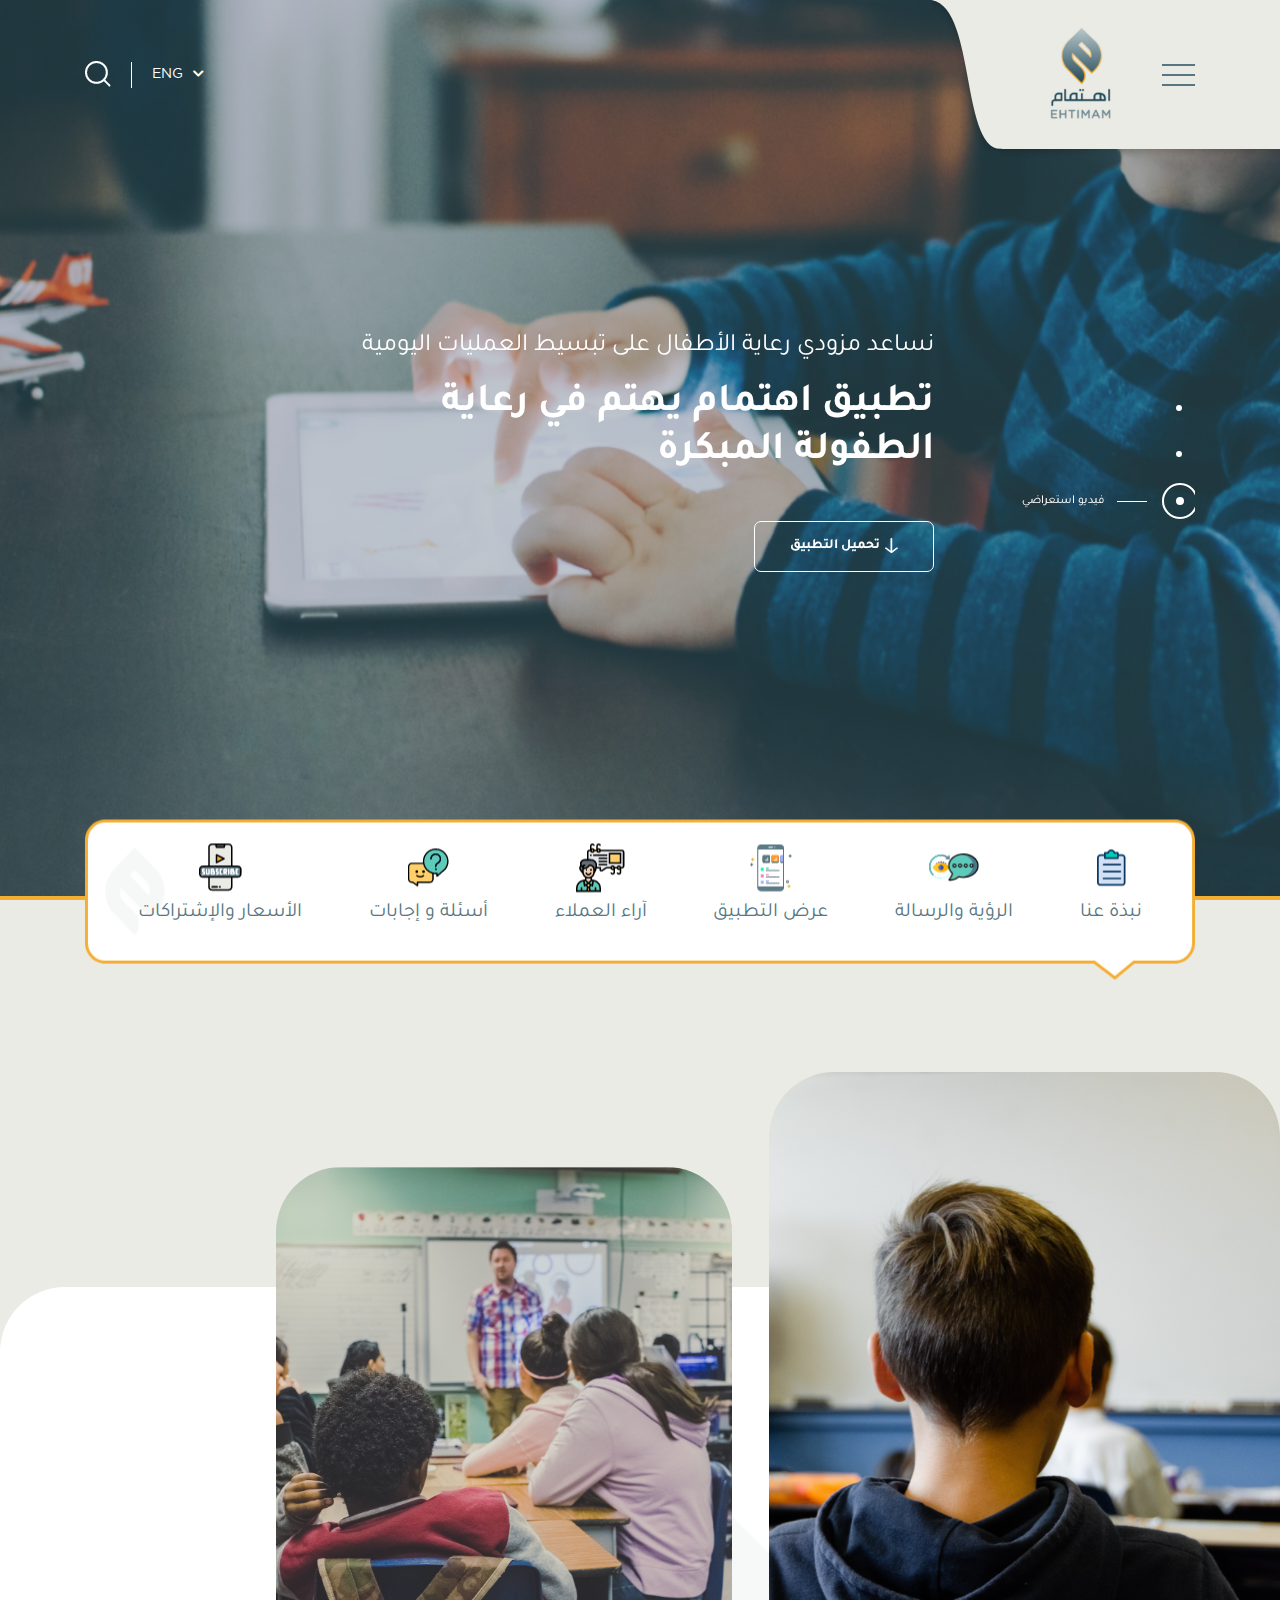
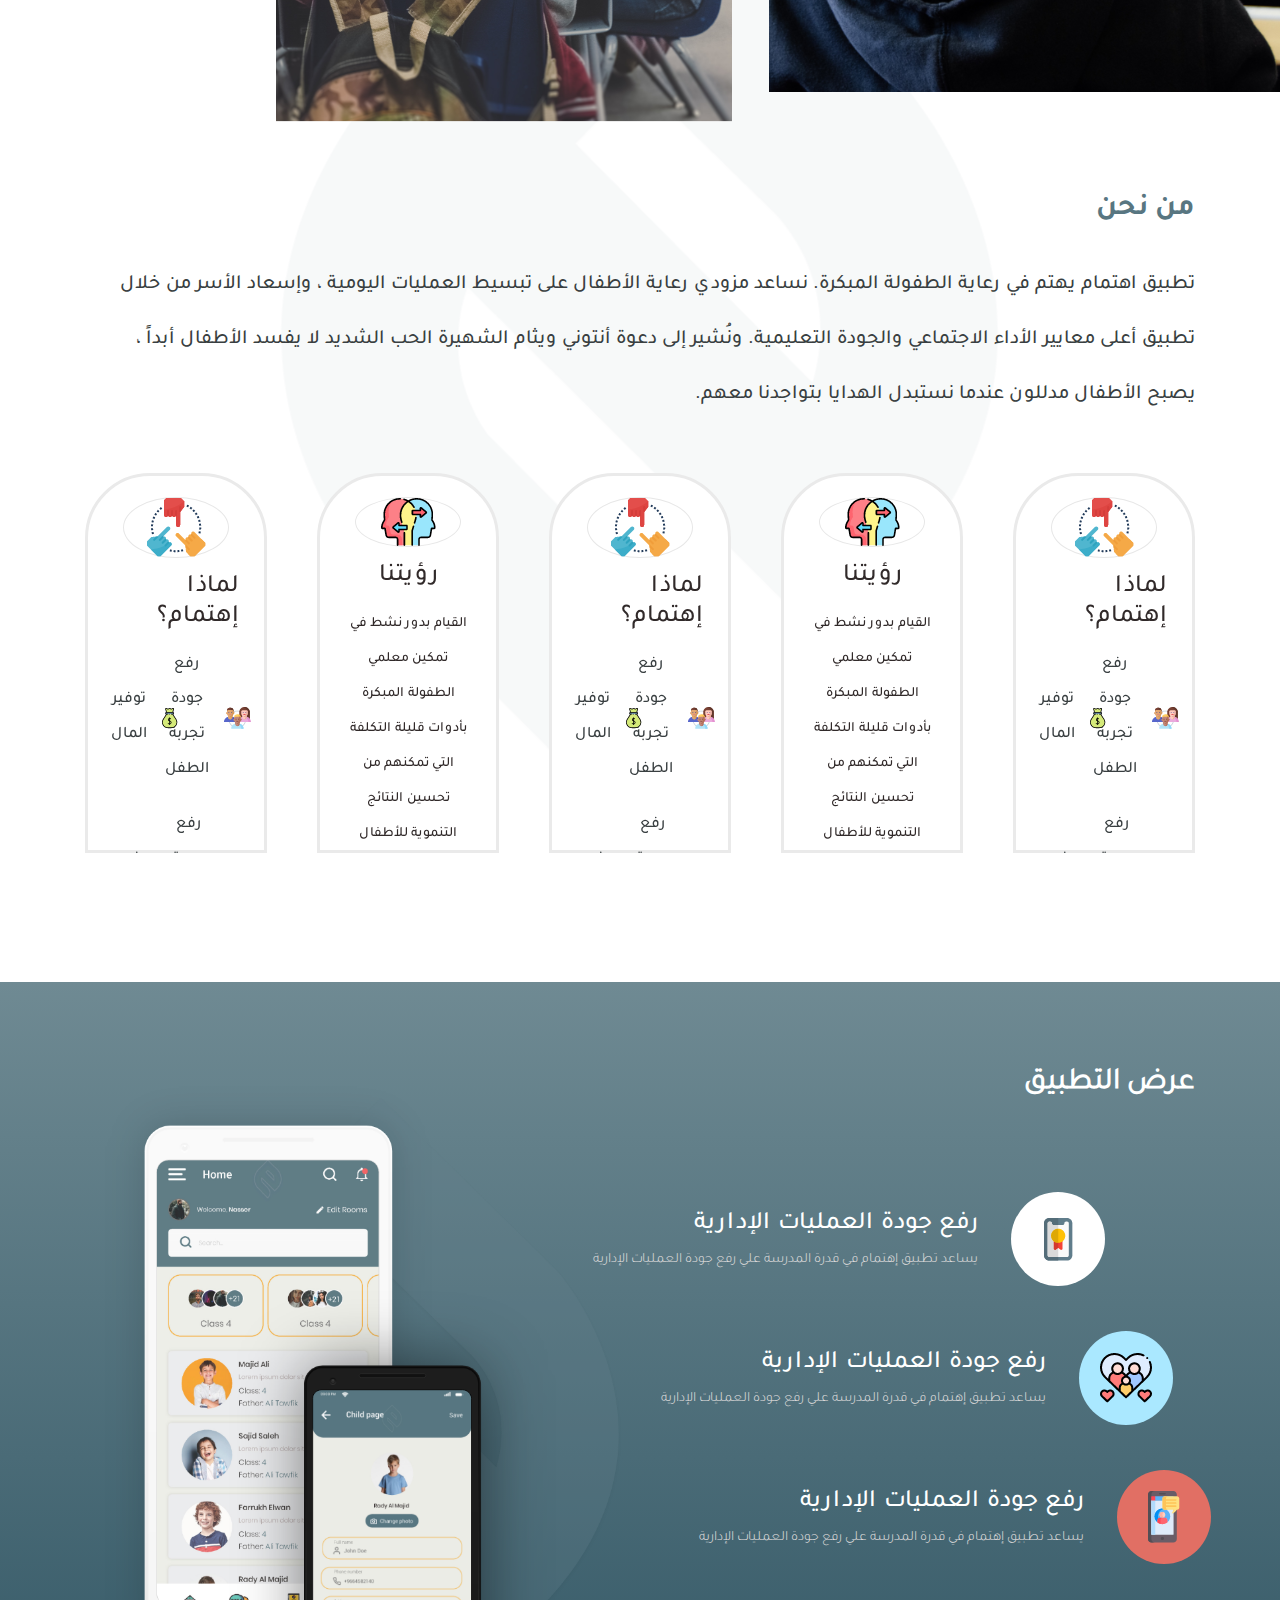
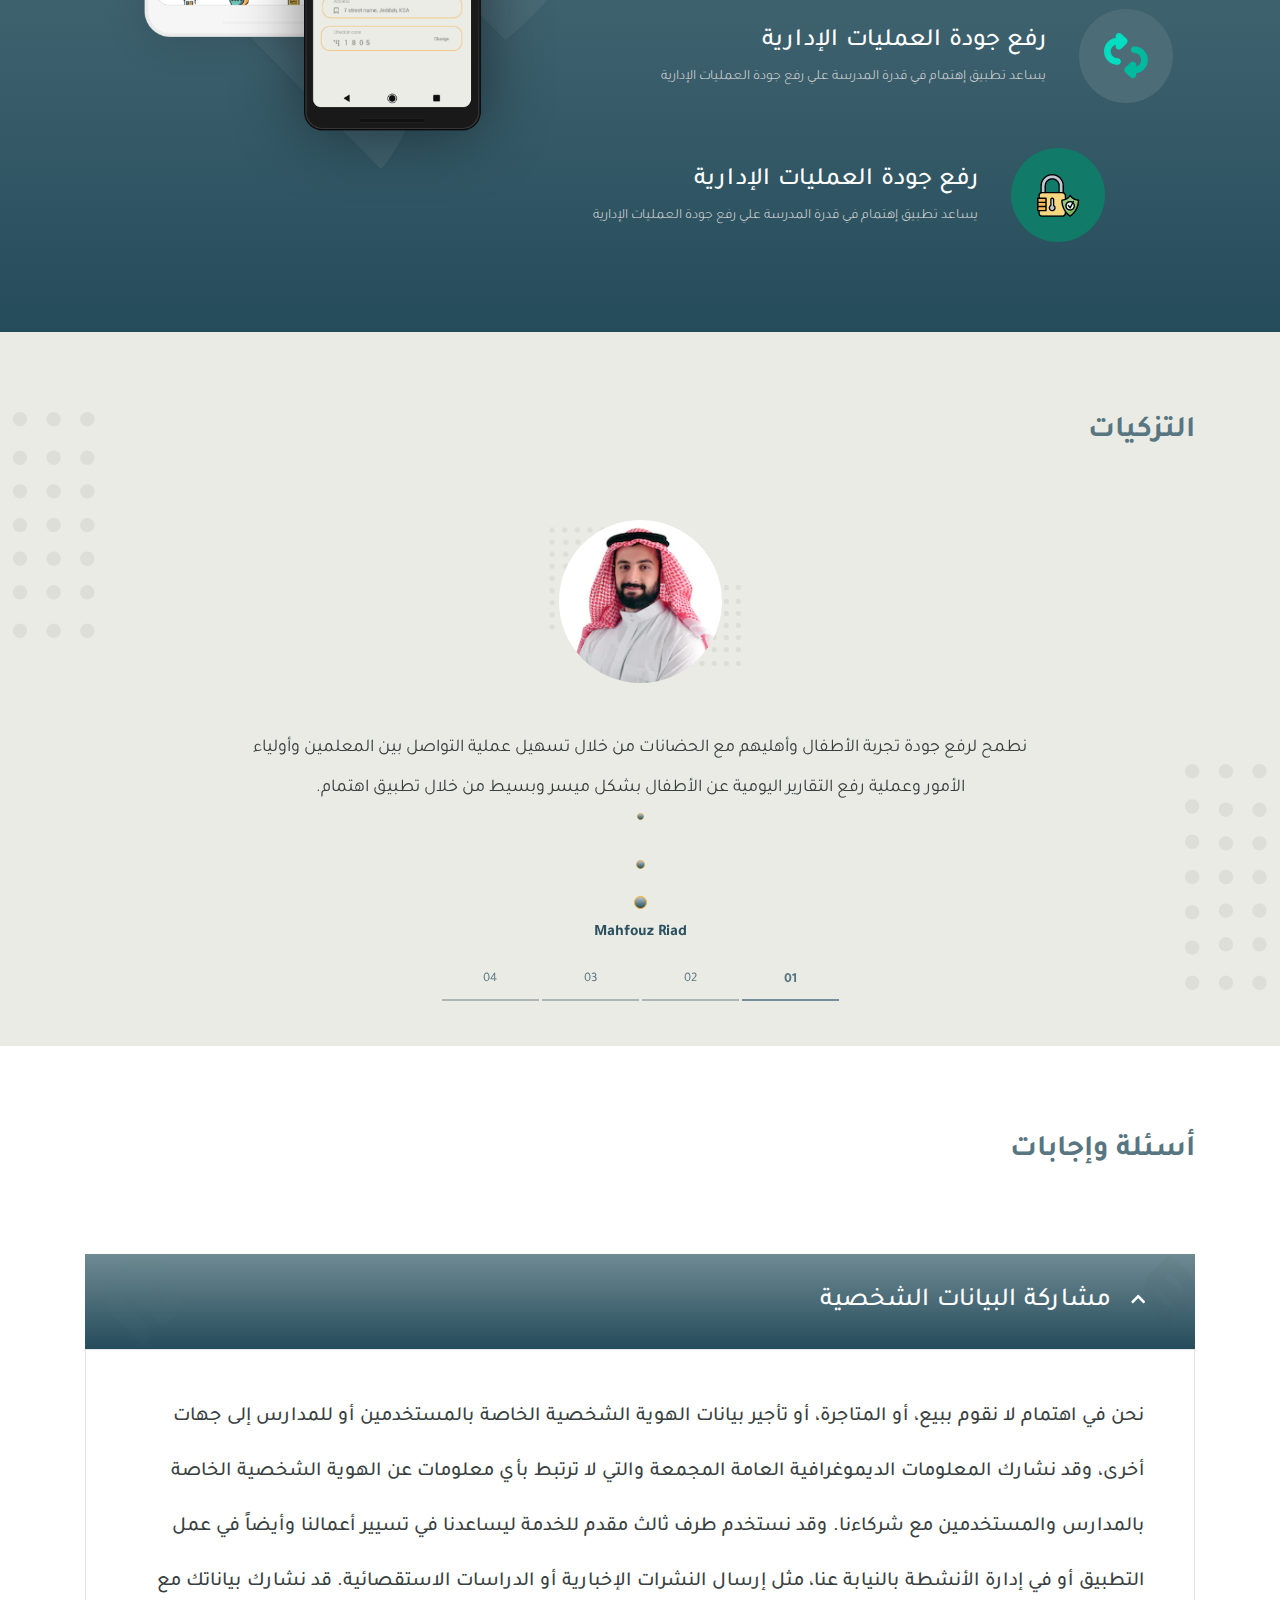
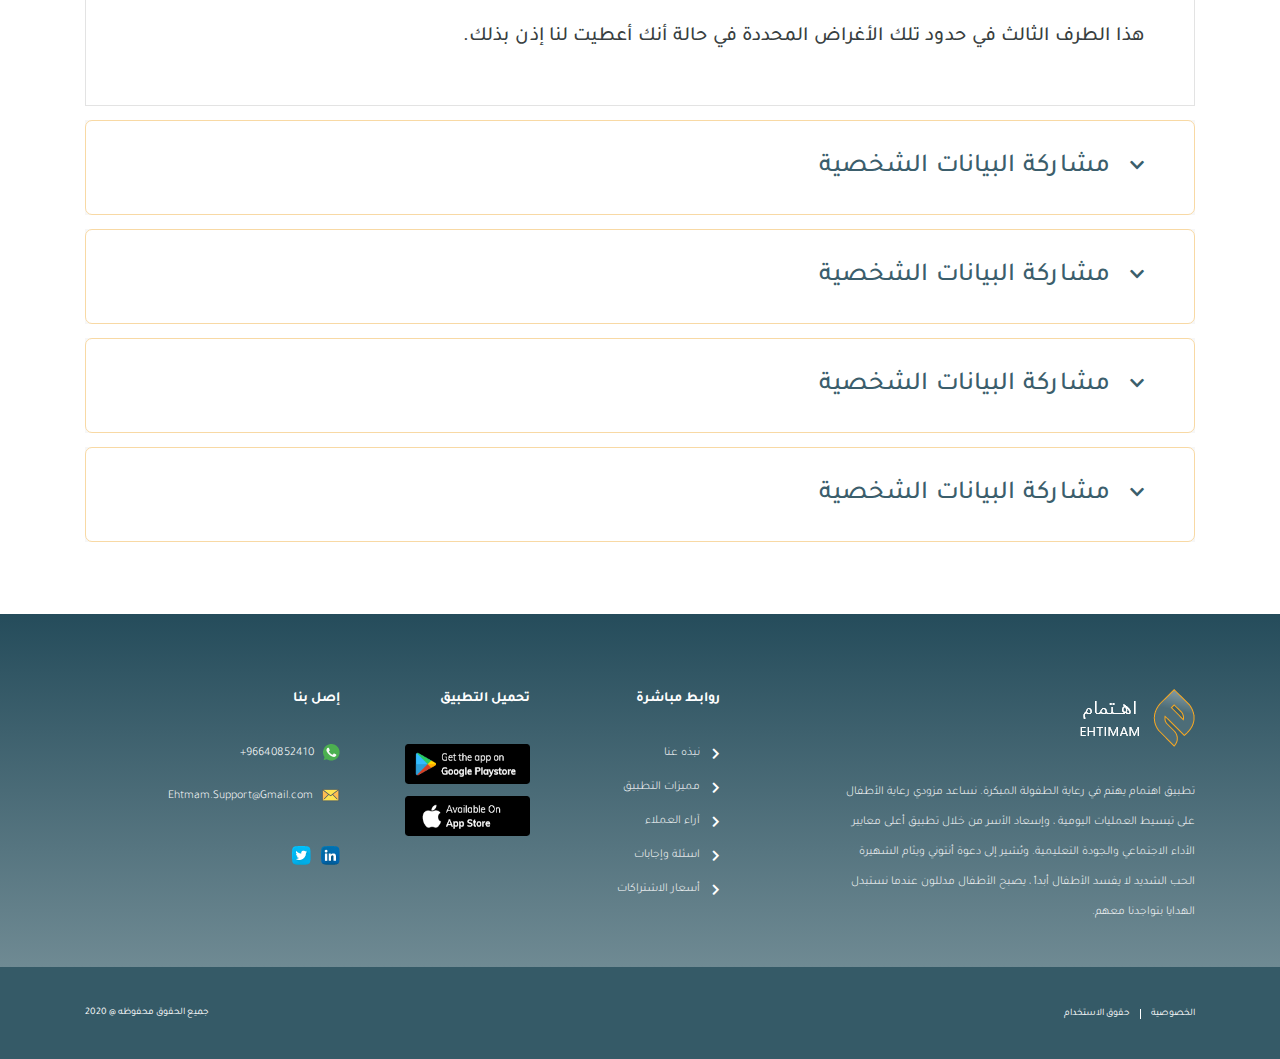
==== index.html @ d8754b96 "Deploy" ====
<!DOCTYPE html>
<html dir="rtl">
  <head>
    <meta charset="UTF-8">
    <meta name="viewport" content="width=device-width, initial-scale=1.0">
    <meta http-equiv="X-UA-Compatible" content="ie=edge">
    <title>Document</title>
    <link rel="stylesheet" href="css/bootstrap.min.css">
    <link rel="stylesheet" href="css/all.min.css">
    <link rel="stylesheet" href="css/swiper.min.css">
    <link rel="stylesheet" href="css/fancybox.min.css">
    <link rel="stylesheet" href="css/main.css">
    <link rel="shortcut icon" type="img/png" href="images/logo.png">
  </head>
  <body>
    <!-- Search Content-->
    <div class="main-search"><i class="far fa-times-circle"></i>
      <div class="container">
        <form class="content" action="">
          <input type="text" placeholder="البحث">
          <button>بحث</button>
        </form>
      </div>
    </div>
    <!-- Header-->
    <div class="header" style="background-image: linear-gradient(to right bottom, rgba(90,120,131,.31), rgba(90,120,131,.31)),url('images/header.png')">
      <!-- Top Nav-->
      <div class="topNav">
        <div class="container">
          <div class="content">
            <div class="right">
              <div class="bars"><span></span></div><a class="logo" href="#!"><img class="img-fluid" src="images/logo.png" alt=""></a>
            </div>
            <div class="left">
              <div class="lang"><i class="fas fa-chevron-down"></i><span>ENG</span>
                <ul class="dropDown list-unstyled">
                  <li><a href="#!">AR</a></li>
                  <li><a href="#!">ENG</a></li>
                </ul>
              </div>
              <div class="search"><img class="img-fluid" src="images/search.png" alt=""></div>
            </div>
          </div>
        </div>
      </div>
      <div class="container">
        <!-- Hero-->
        <!-- Slider main container-->
        <div class="swiper-container">
          <!-- Additional required wrapper-->
          <div class="swiper-wrapper">
            <!-- Slides-->
            <div class="swiper-slide" data-name="فيديو استعراضي">
              <div class="content">
                <p>نساعد مزودي رعاية الأطفال على تبسيط العمليات اليومية</p>
                <h2>تطبيق اهتمام يهتم في رعاية الطفولة المبكرة</h2><a href="#!"><img src="images/arrow.png" alt="">تحميل التطبيق</a>
              </div>
            </div>
            <div class="swiper-slide" data-name="فيديو استعراضي">
              <div class="content">
                <p>نساعد مزودي رعاية الأطفال على تبسيط العمليات اليومية</p>
                <h2>تطبيق اهتمام يهتم في رعاية الطفولة المبكرة</h2><a href="#!"><img src="images/arrow.png" alt="">تحميل التطبيق</a>
              </div>
            </div>
            <div class="swiper-slide" data-name="فيديو استعراضي">
              <div class="content">
                <p>نساعد مزودي رعاية الأطفال على تبسيط العمليات اليومية</p>
                <h2>تطبيق اهتمام يهتم في رعاية الطفولة المبكرة</h2><a href="#!"><img src="images/arrow.png" alt="">تحميل التطبيق</a>
              </div>
            </div>
          </div>
          <!-- If we need pagination-->
          <div class="swiper-pagination"></div>
        </div>
      </div>
    </div>
    <!-- Nav-->
    <div class="navBar">
      <div class="container">
        <div class="content">
          <ul class="list-unstyled">
            <li><a href="#!">
                <div class="img"><img class="img-fluid" src="images/nav-1.png" alt=""></div><span>نبذة عنا</span></a></li>
            <li><a href="#!">
                <div class="img"><img class="img-fluid" src="images/nav-2.png" alt=""></div><span>الرؤية والرسالة</span></a></li>
            <li><a href="#!">
                <div class="img"><img class="img-fluid" src="images/nav-3.png" alt=""></div><span>عرض التطبيق</span></a></li>
            <li><a href="#!">
                <div class="img"><img class="img-fluid" src="images/nav-4.png" alt=""></div><span>آراء العملاء</span></a></li>
            <li><a href="#!">
                <div class="img"><img class="img-fluid" src="images/nav-5.png" alt=""></div><span>أسئلة و إجابات                            </span></a></li>
            <li><a href="#!">
                <div class="img"><img class="img-fluid" src="images/nav-6.png" alt=""></div><span>الأسعار والإشتراكات</span></a></li>
          </ul>
        </div>
      </div>
    </div>
    <!-- Nav-->
    <!-- About-->
    <div class="about">
      <div class="images"><img class="img-fluid" src="images/whyhead1.png" alt=""><img class="img-fluid" src="images/whyhead2.png" alt=""></div>
      <div class="content"><img class="img-fluid pos" src="images/shape.png" alt="">
        <div class="container">
          <div class="texts">
            <h2>من نحن</h2>
            <p>تطبيق اهتمام يهتم في رعاية الطفولة المبكرة. نساعد مزودي رعاية الأطفال على تبسيط العمليات اليومية ، وإسعاد الأسر  من خلال تطبيق أعلى معايير الأداء الاجتماعي والجودة التعليمية. ونُشير إلى دعوة أنتوني ويثام الشهيرة الحب الشديد لا يفسد الأطفال أبداً ، يصبح الأطفال مدللون عندما نستبدل الهدايا بتواجدنا معهم. </p>
          </div>
          <div class="slider-why">
            <div class="swiper-container">
              <div class="swiper-wrapper">
                <div class="swiper-slide">
                  <div class="parent">
                    <div class="img"><img src="images/why-car1.png" alt=""></div>
                    <h3>لماذا إهتمام؟</h3>
                    <div class="feats">
                      <ul class="list-unstyled">
                        <li><img class="img-fluid" src="images/why1.png" alt="">
                          <p>رفع جودة تجربة الطفل</p>
                        </li>
                        <li><img class="img-fluid" src="images/why2.png" alt="">
                          <p>توفير المال</p>
                        </li>
                        <li><img class="img-fluid" src="images/why3.png" alt="">
                          <p>رفع جودة تجربة الأهالي</p>
                        </li>
                        <li><img class="img-fluid" src="images/why4.png" alt="">
                          <p>نمو عملك</p>
                        </li>
                      </ul>
                    </div>
                  </div>
                </div>
                <div class="swiper-slide">
                  <div class="parent">
                    <div class="img"><img src="images/why-car2.png" alt=""></div>
                    <h3>رؤيتنا</h3>
                    <p>القيام بدور نشط في تمكين معلمي الطفولة المبكرة بأدوات قليلة التكلفة التي تمكنهم من تحسين النتائج التنموية للأطفال الذين يعملون معهم لتمكنهم من مشاركة الآباء والأمهات حول أهمية عملهم بغض النظر عن ثقافتهم أو لغتهم أو تجربتهم . والمساهمة في نموَ القطاع وزيادة الابتكار فيه.</p>
                  </div>
                </div>
                <div class="swiper-slide">
                  <div class="parent">
                    <div class="img"><img src="images/why-car1.png" alt=""></div>
                    <h3>لماذا إهتمام؟</h3>
                    <div class="feats">
                      <ul class="list-unstyled">
                        <li><img class="img-fluid" src="images/why1.png" alt="">
                          <p>رفع جودة تجربة الطفل</p>
                        </li>
                        <li><img class="img-fluid" src="images/why2.png" alt="">
                          <p>توفير المال</p>
                        </li>
                        <li><img class="img-fluid" src="images/why3.png" alt="">
                          <p>رفع جودة تجربة الأهالي</p>
                        </li>
                        <li><img class="img-fluid" src="images/why4.png" alt="">
                          <p>نمو عملك</p>
                        </li>
                      </ul>
                    </div>
                  </div>
                </div>
                <div class="swiper-slide">
                  <div class="parent">
                    <div class="img"><img src="images/why-car2.png" alt=""></div>
                    <h3>رؤيتنا</h3>
                    <p>القيام بدور نشط في تمكين معلمي الطفولة المبكرة بأدوات قليلة التكلفة التي تمكنهم من تحسين النتائج التنموية للأطفال الذين يعملون معهم لتمكنهم من مشاركة الآباء والأمهات حول أهمية عملهم بغض النظر عن ثقافتهم أو لغتهم أو تجربتهم . والمساهمة في نموَ القطاع وزيادة الابتكار فيه.</p>
                  </div>
                </div>
              </div>
            </div>
          </div>
        </div>
      </div>
    </div>
    <!-- About-->
    <!-- App-->
    <div class="app">
      <div class="container">
        <div class="row">
          <div class="col-lg-6">
            <div class="show">
              <h2>عرض التطبيق</h2>
              <div class="details">
                <div class="detail">
                  <div class="img"><img class="img-fluid" src="images/app1.png" alt=""></div>
                  <div class="box">
                    <p>رفع جودة العمليات الإدارية</p><span>يساعد تطبيق إهتمام في قدرة المدرسة علي رفع  جودة العمليات الإدارية</span>
                  </div>
                </div>
                <div class="detail">
                  <div class="img"><img class="img-fluid" src="images/app2.png" alt=""></div>
                  <div class="box">
                    <p>رفع جودة العمليات الإدارية</p><span>يساعد تطبيق إهتمام في قدرة المدرسة علي رفع  جودة العمليات الإدارية</span>
                  </div>
                </div>
                <div class="detail">
                  <div class="img"><img class="img-fluid" src="images/app3.png" alt=""></div>
                  <div class="box">
                    <p>رفع جودة العمليات الإدارية</p><span>يساعد تطبيق إهتمام في قدرة المدرسة علي رفع  جودة العمليات الإدارية</span>
                  </div>
                </div>
                <div class="detail">
                  <div class="img"><img class="img-fluid" src="images/app4.png" alt=""></div>
                  <div class="box">
                    <p>رفع جودة العمليات الإدارية</p><span>يساعد تطبيق إهتمام في قدرة المدرسة علي رفع  جودة العمليات الإدارية</span>
                  </div>
                </div>
                <div class="detail">
                  <div class="img"><img class="img-fluid" src="images/app5.png" alt=""></div>
                  <div class="box">
                    <p>رفع جودة العمليات الإدارية</p><span>يساعد تطبيق إهتمام في قدرة المدرسة علي رفع  جودة العمليات الإدارية</span>
                  </div>
                </div>
              </div>
            </div>
          </div>
          <div class="col-lg-6">
            <h2>عرض التطبيق</h2><img class="img-fluid" src="images/app-left.png" alt="">
          </div>
        </div>
      </div>
    </div>
    <!-- App-->
    <!-- Tetimonials-->
    <div class="testim">
      <div class="container">
        <h2>التزكيات</h2>
        <div class="test-slider">
          <div class="swiper-container">
            <div class="swiper-wrapper">
              <div class="swiper-slide">
                <div class="pic"><img class="img-fluid" src="images/test-person.png" alt=""></div>
                <div class="cont">
                  <p>نطمح لرفع جودة تجربة الأطفال وأهليهم مع الحضانات من خلال تسهيل عملية التواصل بين المعلمين وأولياء الأمور وعملية رفع التقارير اليومية عن الأطفال بشكل ميسر وبسيط من خلال تطبيق اهتمام.</p>
                  <div class="dots"><img src="images/slider-dots.png" alt=""><img src="images/slider-dots.png" alt=""><img src="images/slider-dots.png" alt=""></div><span>Mahfouz Riad</span>
                </div>
              </div>
              <div class="swiper-slide">
                <div class="pic"><img class="img-fluid" src="images/test-person.png" alt=""></div>
                <div class="cont">
                  <p>نطمح لرفع جودة تجربة الأطفال وأهليهم مع الحضانات من خلال تسهيل عملية التواصل بين المعلمين وأولياء الأمور وعملية رفع التقارير اليومية عن الأطفال بشكل ميسر وبسيط من خلال تطبيق اهتمام.</p>
                  <div class="dots"><img src="images/slider-dots.png" alt=""><img src="images/slider-dots.png" alt=""><img src="images/slider-dots.png" alt=""></div><span>Mahfouz Riad</span>
                </div>
              </div>
              <div class="swiper-slide">
                <div class="pic"><img class="img-fluid" src="images/test-person.png" alt=""></div>
                <div class="cont">
                  <p>نطمح لرفع جودة تجربة الأطفال وأهليهم مع الحضانات من خلال تسهيل عملية التواصل بين المعلمين وأولياء الأمور وعملية رفع التقارير اليومية عن الأطفال بشكل ميسر وبسيط من خلال تطبيق اهتمام.</p>
                  <div class="dots"><img src="images/slider-dots.png" alt=""><img src="images/slider-dots.png" alt=""><img src="images/slider-dots.png" alt=""></div><span>Mahfouz Riad</span>
                </div>
              </div>
              <div class="swiper-slide">
                <div class="pic"><img class="img-fluid" src="images/test-person.png" alt=""></div>
                <div class="cont">
                  <p>نطمح لرفع جودة تجربة الأطفال وأهليهم مع الحضانات من خلال تسهيل عملية التواصل بين المعلمين وأولياء الأمور وعملية رفع التقارير اليومية عن الأطفال بشكل ميسر وبسيط من خلال تطبيق اهتمام.</p>
                  <div class="dots"><img src="images/slider-dots.png" alt=""><img src="images/slider-dots.png" alt=""><img src="images/slider-dots.png" alt=""></div><span>Mahfouz Riad</span>
                </div>
              </div>
            </div>
            <!-- If we need pagination-->
            <div class="swiper-pagination">       </div>
          </div>
        </div>
      </div>
    </div>
    <!-- Testimonials-->
    <!-- Faq-->
    <div class="faq">
      <div class="container">
        <h2>أسئلة وإجابات</h2>
        <div class="accordion" id="accordionExample">
          <div class="card">
            <div class="card-header" id="headingOne">
              <h2 class="mb-0">
                <button class="btn btn-link btn-block" type="button" data-toggle="collapse" data-target="#collapseOne" aria-expanded="true" aria-controls="collapseOne"><i class="fas fa-chevron-down"></i>مشاركة البيانات الشخصية</button>
              </h2>
            </div>
            <div class="collapse show" id="collapseOne" aria-labelledby="headingOne" data-parent="#accordionExample">
              <div class="card-body">نحن في اهتمام لا نقوم ببيع، أو المتاجرة، أو تأجير بيانات الهوية الشخصية الخاصة بالمستخدمين أو للمدارس إلى جهات أخرى، وقد نشارك المعلومات الديموغرافية العامة المجمعة والتي لا ترتبط بأي معلومات عن الهوية الشخصية الخاصة بالمدارس والمستخدمين مع شركاءنا. وقد نستخدم طرف ثالث مقدم للخدمة ليساعدنا في تسيير أعمالنا وأيضاً في عمل التطبيق أو في إدارة الأنشطة بالنيابة عنا، مثل إرسال النشرات الإخبارية أو الدراسات الاستقصائية. قد نشارك بياناتك مع هذا الطرف الثالث في حدود تلك الأغراض المحددة في حالة أنك أعطيت لنا إذن بذلك.</div>
            </div>
          </div>
          <div class="card">
            <div class="card-header" id="headingTwo">
              <h2 class="mb-0">
                <button class="btn btn-link btn-block collapsed" type="button" data-toggle="collapse" data-target="#collapseTwo" aria-expanded="true" aria-controls="collapseTwo"><i class="fas fa-chevron-down"></i>مشاركة البيانات الشخصية</button>
              </h2>
            </div>
            <div class="collapse" id="collapseTwo" aria-labelledby="headingTwo" data-parent="#accordionExample">
              <div class="card-body">نحن في اهتمام لا نقوم ببيع، أو المتاجرة، أو تأجير بيانات الهوية الشخصية الخاصة بالمستخدمين أو للمدارس إلى جهات أخرى، وقد نشارك المعلومات الديموغرافية العامة المجمعة والتي لا ترتبط بأي معلومات عن الهوية الشخصية الخاصة بالمدارس والمستخدمين مع شركاءنا. وقد نستخدم طرف ثالث مقدم للخدمة ليساعدنا في تسيير أعمالنا وأيضاً في عمل التطبيق أو في إدارة الأنشطة بالنيابة عنا، مثل إرسال النشرات الإخبارية أو الدراسات الاستقصائية. قد نشارك بياناتك مع هذا الطرف الثالث في حدود تلك الأغراض المحددة في حالة أنك أعطيت لنا إذن بذلك.</div>
            </div>
          </div>
          <div class="card">
            <div class="card-header" id="headingThree">
              <h2 class="mb-0">
                <button class="btn btn-link btn-block collapsed" type="button" data-toggle="collapse" data-target="#collapseThree" aria-expanded="true" aria-controls="collapseThree"><i class="fas fa-chevron-down"></i>مشاركة البيانات الشخصية</button>
              </h2>
            </div>
            <div class="collapse" id="collapseThree" aria-labelledby="headingThree" data-parent="#accordionExample">
              <div class="card-body">نحن في اهتمام لا نقوم ببيع، أو المتاجرة، أو تأجير بيانات الهوية الشخصية الخاصة بالمستخدمين أو للمدارس إلى جهات أخرى، وقد نشارك المعلومات الديموغرافية العامة المجمعة والتي لا ترتبط بأي معلومات عن الهوية الشخصية الخاصة بالمدارس والمستخدمين مع شركاءنا. وقد نستخدم طرف ثالث مقدم للخدمة ليساعدنا في تسيير أعمالنا وأيضاً في عمل التطبيق أو في إدارة الأنشطة بالنيابة عنا، مثل إرسال النشرات الإخبارية أو الدراسات الاستقصائية. قد نشارك بياناتك مع هذا الطرف الثالث في حدود تلك الأغراض المحددة في حالة أنك أعطيت لنا إذن بذلك.</div>
            </div>
          </div>
          <div class="card">
            <div class="card-header" id="headingFour">
              <h2 class="mb-0">
                <button class="btn btn-link btn-block collapsed" type="button" data-toggle="collapse" data-target="#collapseFour" aria-expanded="true" aria-controls="collapseFour"><i class="fas fa-chevron-down"></i>مشاركة البيانات الشخصية</button>
              </h2>
            </div>
            <div class="collapse" id="collapseFour" aria-labelledby="headingFour" data-parent="#accordionExample">
              <div class="card-body">نحن في اهتمام لا نقوم ببيع، أو المتاجرة، أو تأجير بيانات الهوية الشخصية الخاصة بالمستخدمين أو للمدارس إلى جهات أخرى، وقد نشارك المعلومات الديموغرافية العامة المجمعة والتي لا ترتبط بأي معلومات عن الهوية الشخصية الخاصة بالمدارس والمستخدمين مع شركاءنا. وقد نستخدم طرف ثالث مقدم للخدمة ليساعدنا في تسيير أعمالنا وأيضاً في عمل التطبيق أو في إدارة الأنشطة بالنيابة عنا، مثل إرسال النشرات الإخبارية أو الدراسات الاستقصائية. قد نشارك بياناتك مع هذا الطرف الثالث في حدود تلك الأغراض المحددة في حالة أنك أعطيت لنا إذن بذلك.</div>
            </div>
          </div>
          <div class="card">
            <div class="card-header" id="headingFive">
              <h2 class="mb-0">
                <button class="btn btn-link btn-block collapsed" type="button" data-toggle="collapse" data-target="#collapseFive" aria-expanded="true" aria-controls="collapseFive"><i class="fas fa-chevron-down"></i>مشاركة البيانات الشخصية</button>
              </h2>
            </div>
            <div class="collapse" id="collapseFive" aria-labelledby="headingFive" data-parent="#accordionExample">
              <div class="card-body">نحن في اهتمام لا نقوم ببيع، أو المتاجرة، أو تأجير بيانات الهوية الشخصية الخاصة بالمستخدمين أو للمدارس إلى جهات أخرى، وقد نشارك المعلومات الديموغرافية العامة المجمعة والتي لا ترتبط بأي معلومات عن الهوية الشخصية الخاصة بالمدارس والمستخدمين مع شركاءنا. وقد نستخدم طرف ثالث مقدم للخدمة ليساعدنا في تسيير أعمالنا وأيضاً في عمل التطبيق أو في إدارة الأنشطة بالنيابة عنا، مثل إرسال النشرات الإخبارية أو الدراسات الاستقصائية. قد نشارك بياناتك مع هذا الطرف الثالث في حدود تلك الأغراض المحددة في حالة أنك أعطيت لنا إذن بذلك.</div>
            </div>
          </div>
        </div>
      </div>
    </div>
    <!-- Faq-->
    <!-- Footer-->
    <footer>
      <div class="container">
        <div class="row">
          <div class="col-lg-5">
            <div class="details">
              <div class="logo"><img class="img-fluid" src="images/logo-footer.png" alt=""></div>
              <div class="content">تطبيق اهتمام يهتم في رعاية الطفولة المبكرة. نساعد مزودي رعاية الأطفال على تبسيط العمليات اليومية ، وإسعاد الأسر  من خلال تطبيق أعلى معايير الأداء الاجتماعي والجودة التعليمية. ونُشير إلى دعوة أنتوني ويثام الشهيرة الحب الشديد لا يفسد الأطفال أبداً ، يصبح الأطفال مدللون عندما نستبدل الهدايا بتواجدنا معهم.</div>
            </div>
          </div>
          <div class="col-lg-2 col-sm-4">
            <div class="links">
              <div class="head">روابط مباشرة</div>
              <ul class="list-unstyled">
                <li><i class="fas fa-chevron-right"></i><a href="#!">نبذه عنا</a></li>
                <li><i class="fas fa-chevron-right"></i><a href="#!">مميزات التطبيق</a></li>
                <li><i class="fas fa-chevron-right"></i><a href="#!">آراء العملاء</a></li>
                <li><i class="fas fa-chevron-right"></i><a href="#!">اسئلة وإجابات</a></li>
                <li><i class="fas fa-chevron-right"></i><a href="#!">أسعار الاشتراكات</a></li>
              </ul>
            </div>
          </div>
          <div class="col-lg-2 col-sm-4">
            <div class="download">
              <div class="head">تحميل التطبيق</div><a href="#!"><img class="img-fluid" src="images/android.png" alt=""></a><a href="#!"><img class="img-fluid" src="images/apple.png" alt=""></a>
            </div>
          </div>
          <div class="col-lg-3 col-sm-4">
            <div class="contact">
              <div class="head">إصل بنا</div>
              <div class="support"><a href="https://api.whatsapp.com/send?phone=96640852410"><img src="images/whats.png" alt="">96640852410+</a><a href="mailto:ehtmam.support@gmail.com"><img src="images/mail.png" alt="">Ehtmam.Support@Gmail.com</a></div>
              <div class="social"><a href="#!"><img src="images/linkedin.png" alt=""></a><a href="#!"><img src="images/vimeo.png" alt=""></a></div>
            </div>
          </div>
        </div>
      </div>
    </footer>
    <!-- Footer-->
    <!-- End-->
    <div class="end">
      <div class="container">
        <div class="content">
          <div class="right"><a href="#!">الخصوصية</a><a href="#!">حقوق الاستخدام</a></div>
          <div class="left">جميع الحقوق محفوظه @ 2020</div>
        </div>
      </div>
    </div>
    <!-- End-->
    <script src="js/jquery.min.js"></script>
    <script src="js/bootstrap.bundle.min.js"></script>
    <script src="js/swiper.min.js"></script>
    <script src="js/fancybox.min.js"></script>
    <script src="js/main.js"></script>
    <script src="http://localhost:35729/livereload.js"></script>
  </body>
</html>
---- css/main.css ----
@-webkit-keyframes shine {
  from {
    left: -50px; }
  to {
    left: calc(100% + 50px); } }

@keyframes shine {
  from {
    left: -50px; }
  to {
    left: calc(100% + 50px); } }

@font-face {
  font-family: "reg";
  src: url("../font/Tajawal-Regular.ttf") format("ttf"), url("../font/Tajawal-Regular.woff") format("woff"), url("../font/Tajawal-Regular.woff2") format("woff2"), url("../font/Tajawal-Regular.eot") format("eot"); }

@font-face {
  font-family: "med";
  src: url("../font/Tajawal-Medium.ttf") format("ttf"), url("../font/Tajawal-Medium.woff") format("woff"), url("../font/Tajawal-Medium.woff2") format("woff2"), url("../font/Tajawal-Medium.eot") format("eot"); }

@font-face {
  font-family: "Bold";
  src: url("../font/Tajawal-Bold.ttf") format("ttf"), url("../font/Tajawal-Bold.woff") format("woff"), url("../font/Tajawal-Bold.woff2") format("woff2"), url("../font/Tajawal-Bold.eot") format("eot"); }

@font-face {
  font-family: "Light";
  src: url("../font/Tajawal-Light.ttf") format("ttf"), url("../font/Tajawal-Light.woff") format("woff"), url("../font/Tajawal-Light.woff2") format("woff2"), url("../font/Tajawal-Light.eot") format("eot"); }

@font-face {
  font-family: "gotham";
  src: url("../font/HomepageBaukasten-Book.ttf") format("ttf"), url("../font/HomepageBaukasten-Book.woff") format("woff"), url("../font/HomepageBaukasten-Book.woff2") format("woff2"), url("../font/HomepageBaukasten-Book.eot") format("eot"); }

[dir="rtl"] body {
  direction: rtl;
  text-align: right; }

body {
  font-family: "reg";
  background-color: #EAEBE5; }

.main-search {
  position: fixed;
  top: 0;
  left: 0;
  width: 100%;
  height: 100%;
  background-color: rgba(0, 0, 0, 0.98);
  display: -webkit-box;
  display: -ms-flexbox;
  display: flex;
  -webkit-box-align: center;
      -ms-flex-align: center;
          align-items: center;
  -webkit-box-pack: center;
      -ms-flex-pack: center;
          justify-content: center;
  z-index: 9999;
  -webkit-transition: .5s;
  transition: .5s;
  opacity: 0;
  visibility: hidden; }
  .main-search.open {
    visibility: visible;
    opacity: 1; }
  .main-search > i {
    position: absolute;
    top: 20%;
    left: 50%;
    -webkit-transform: translateX(-50%);
            transform: translateX(-50%);
    font-size: 25px;
    color: #587681;
    cursor: pointer;
    -webkit-transition: .5s;
    transition: .5s; }
    .main-search > i:hover {
      color: #FFF; }
  .main-search .content {
    margin: auto;
    width: 70%;
    position: relative; }
    @media (max-width: 991px) {
      .main-search .content {
        width: 95%; } }
    .main-search .content input {
      width: 100%;
      border: 0;
      background-color: transparent;
      height: 50px;
      color: #587681;
      display: block;
      border-radius: 100px;
      padding: 0 25px;
      border: 2px solid #587681;
      -webkit-transition: .5s;
      transition: .5s; }
      .main-search .content input::-webkit-input-placeholder {
        color: rgba(255, 255, 255, 0.5); }
      .main-search .content input::-moz-placeholder {
        color: rgba(255, 255, 255, 0.5); }
      .main-search .content input:-ms-input-placeholder {
        color: rgba(255, 255, 255, 0.5); }
      .main-search .content input::-ms-input-placeholder {
        color: rgba(255, 255, 255, 0.5); }
      .main-search .content input::placeholder {
        color: rgba(255, 255, 255, 0.5); }
      .main-search .content input:focus {
        outline: none;
        border: 2px solid #fff; }
    .main-search .content button {
      width: 100px;
      height: 40px;
      position: absolute;
      top: 50%;
      -webkit-transform: translateY(-50%);
              transform: translateY(-50%);
      left: 5px;
      border-radius: 100px;
      cursor: pointer;
      border: 0;
      background-color: #587681;
      color: #FFF;
      font-family: "med";
      font-size: 15px;
      -webkit-transition: .5s;
      transition: .5s; }
      .main-search .content button:hover {
        background-color: #FFF;
        color: #587681; }

.header {
  height: 100vh;
  background-repeat: no-repeat;
  background-size: cover;
  -o-object-fit: cover;
     object-fit: cover;
  border-bottom: 4px solid #F4AE32; }
  .header > .container {
    position: absolute;
    top: 50%;
    left: 50%;
    -webkit-transform: translate(-50%, -50%);
            transform: translate(-50%, -50%); }
    @media (max-width: 991px) {
      .header > .container {
        -webkit-transform: translate(-50%, -20%);
                transform: translate(-50%, -20%); } }
  .header .topNav {
    position: absolute;
    top: 0;
    left: 0;
    width: 100%;
    z-index: 999; }
    .header .topNav .content {
      display: -webkit-box;
      display: -ms-flexbox;
      display: flex;
      -webkit-box-align: center;
          -ms-flex-align: center;
              align-items: center;
      -webkit-box-pack: justify;
          -ms-flex-pack: justify;
              justify-content: space-between; }
  .header .right {
    background-color: #EAEBE5;
    position: relative;
    display: -webkit-box;
    display: -ms-flexbox;
    display: flex;
    -webkit-box-align: center;
        -ms-flex-align: center;
            align-items: center;
    -webkit-box-pack: center;
        -ms-flex-pack: center;
            justify-content: center; }
    .header .right:before {
      content: "";
      position: absolute;
      top: 0;
      left: 0;
      width: 700px;
      height: 100%;
      background-color: #EAEBE5;
      -webkit-box-shadow: 0 3px 6px rgba(0, 0, 0, 0.16);
      box-shadow: 0px 3px 6px rgba(0, 0, 0, 0.16);
      z-index: -1; }
    .header .right:after {
      content: url("../images/sh.png");
      position: absolute;
      top: 0;
      left: -70px; }
    .header .right .bars {
      width: 33px;
      height: 22px;
      cursor: pointer; }
      .header .right .bars span {
        display: -webkit-box;
        display: -ms-flexbox;
        display: flex;
        width: 100%;
        height: 2px;
        background-color: #587681;
        position: relative; }
        .header .right .bars span:after {
          content: "";
          position: absolute;
          top: 20px;
          left: 0;
          display: block;
          width: 100%;
          height: 2px;
          background-color: #587681; }
        .header .right .bars span:before {
          content: "";
          position: absolute;
          top: 10px;
          left: 0;
          display: block;
          width: 100%;
          height: 2px;
          background-color: #587681; }
  .header .left {
    display: -webkit-box;
    display: -ms-flexbox;
    display: flex;
    -webkit-box-align: center;
        -ms-flex-align: center;
            align-items: center; }
    .header .left .lang {
      position: relative;
      padding-left: 20px;
      border-left: 1px solid #FFF; }
      [dir="ltr"] .header .left .lang {
        padding-right: 20px;
        padding-left: 0;
        border-right: 1px solid #FFF;
        border-left: 0; }
      .header .left .lang i {
        font-size: 12px;
        color: #FFF;
        margin-left: 10px; }
        [dir="ltr"] .header .left .lang i {
          margin-right: 10px;
          margin-left: 0; }
      .header .left .lang span {
        font-size: 14px;
        color: #FFF;
        font-family: "gotham"; }
      .header .left .lang .dropDown {
        position: absolute;
        top: 100%;
        left: 50%;
        -webkit-transform: translate(-50%, 20px);
                transform: translate(-50%, 20px);
        padding: 10px;
        background-color: #FFF;
        width: 80px;
        margin-bottom: 0;
        border-radius: 5px;
        -webkit-box-shadow: 0 0 10px rgba(0, 0, 0, 0.07);
                box-shadow: 0 0 10px rgba(0, 0, 0, 0.07);
        opacity: 0;
        visibility: hidden;
        -webkit-transition: .5s;
        transition: .5s; }
        .header .left .lang .dropDown:after {
          content: "";
          width: 0;
          height: 0;
          border: 5px solid transparent;
          border-bottom: 6px solid #FFF;
          position: absolute;
          top: -11px;
          left: 50%;
          -webkit-transform: translateX(-50%);
                  transform: translateX(-50%); }
        .header .left .lang .dropDown li {
          text-align: center; }
          .header .left .lang .dropDown li:not(:last-child) {
            border-bottom: 1px solid rgba(0, 0, 0, 0.07); }
          .header .left .lang .dropDown li a {
            font-size: 14px;
            font-family: "gotham";
            color: #587681;
            -webkit-transition: .5s;
            transition: .5s; }
            .header .left .lang .dropDown li a:hover {
              text-decoration: none;
              color: #F4AE32; }
      .header .left .lang:hover .dropDown {
        -webkit-transform: translate(-50%, 10px);
                transform: translate(-50%, 10px);
        opacity: 1;
        visibility: visible; }
    .header .left .search {
      padding-right: 20px;
      cursor: pointer; }
      [dir="ltr"] .header .left .search {
        padding-left: 20px;
        padding-right: 0; }
  .header .swiper-container .content {
    direction: rtl;
    text-align: right;
    width: 53%;
    margin: auto; }
    @media (max-width: 991px) {
      .header .swiper-container .content {
        width: 100%; } }
    [dir="ltr"] .header .swiper-container .content {
      direction: ltr;
      text-align: left; }
    .header .swiper-container .content p {
      font-size: 25px;
      font-family: "reg";
      color: #FFF;
      margin-bottom: 14px; }
      @media (max-width: 767px) {
        .header .swiper-container .content p {
          font-size: 20px; } }
    .header .swiper-container .content h2 {
      font-size: 40px;
      font-family: "bold";
      color: #FFF;
      margin-bottom: 45px; }
      @media (max-width: 767px) {
        .header .swiper-container .content h2 {
          font-size: 40px; } }
      @media (max-width: 767px) {
        .header .swiper-container .content h2 {
          font-size: 30px; } }
    .header .swiper-container .content a {
      display: -webkit-box;
      display: -ms-flexbox;
      display: flex;
      -webkit-box-align: center;
          -ms-flex-align: center;
              align-items: center;
      -webkit-box-pack: center;
          -ms-flex-pack: center;
              justify-content: center;
      width: 180px;
      height: 51px;
      border: 1px solid #FFF;
      font-size: 14px;
      font-family: "bold";
      color: #FFF;
      border-radius: 7px;
      -webkit-transition: .5s;
      transition: .5s; }
      .header .swiper-container .content a img {
        margin-left: 5px; }
        [dir="ltr"] .header .swiper-container .content a img {
          margin-right: 5px;
          margin-left: 0; }
      .header .swiper-container .content a:hover {
        background-color: #587681;
        text-decoration: none;
        border: 1px solid #587681; }
  .header .swiper-container .swiper-pagination {
    position: absolute;
    top: 50%;
    right: -50%;
    left: unset;
    -webkit-transform: rotate(90deg) translateY(100%);
            transform: rotate(90deg) translateY(100%);
    height: 10px; }
    @media (max-width: 991px) {
      .header .swiper-container .swiper-pagination {
        position: unset;
        top: unset;
        right: unset;
        left: unset;
        -webkit-transform: unset;
                transform: unset;
        height: 33px;
        margin-top: 60px; } }
    @media (max-width: 767px) {
      .header .swiper-container .swiper-pagination {
        margin-top: 30px; } }
    .header .swiper-container .swiper-pagination > * {
      -webkit-transform: rotate(-90deg);
              transform: rotate(-90deg); }
    [dir="ltr"] .header .swiper-container .swiper-pagination {
      right: unset;
      left: -50%;
      -webkit-transform: rotate(90deg) translateY(-100%);
              transform: rotate(90deg) translateY(-100%); }
    .header .swiper-container .swiper-pagination span {
      margin: 0 20px;
      width: 6px;
      height: 6px;
      background-color: #FFF;
      opacity: 1 !important;
      position: relative;
      -webkit-transition: .5s;
      transition: .5s; }
      .header .swiper-container .swiper-pagination span:after {
        content: "";
        width: 36px;
        height: 36px;
        border-radius: 50%;
        border: 2px solid #FFF;
        position: absolute;
        top: 50%;
        left: 50%;
        -webkit-transform: scale(0.9) translate(-50%, -50%);
                transform: scale(0.9) translate(-50%, -50%);
        opacity: 0;
        visibility: hidden;
        -webkit-transition: .5s;
        transition: .5s; }
        @media (max-width: 991px) {
          .header .swiper-container .swiper-pagination span:after {
            width: 26px;
            height: 26px; } }
      .header .swiper-container .swiper-pagination span.swiper-pagination-bullet-active {
        width: 8px;
        height: 8px; }
        .header .swiper-container .swiper-pagination span.swiper-pagination-bullet-active:after {
          opacity: 1;
          visibility: visible;
          -webkit-transform: scale(1) translate(-50%, -50%);
                  transform: scale(1) translate(-50%, -50%); }
        .header .swiper-container .swiper-pagination span.swiper-pagination-bullet-active p {
          -webkit-transform: translateY(-50%) translateX(0px);
                  transform: translateY(-50%) translateX(0px);
          opacity: 1;
          visibility: visible; }
      .header .swiper-container .swiper-pagination span:focus {
        outline: none;
        -webkit-box-shadow: none;
                box-shadow: none; }
      .header .swiper-container .swiper-pagination span p {
        position: absolute;
        top: 50%;
        -webkit-transform: translateY(-50%) translateX(10px);
                transform: translateY(-50%) translateX(10px);
        right: 37px;
        width: -webkit-max-content;
        width: -moz-max-content;
        width: max-content;
        margin: 0;
        display: -webkit-box;
        display: -ms-flexbox;
        display: flex;
        -webkit-box-align: center;
            -ms-flex-align: center;
                align-items: center;
        -webkit-box-orient: horizontal;
        -webkit-box-direction: reverse;
            -ms-flex-direction: row-reverse;
                flex-direction: row-reverse;
        font-size: 12px;
        font-family: "reg";
        color: #FFF;
        -webkit-transition: .5s;
        transition: .5s;
        opacity: 0;
        visibility: hidden; }
        .header .swiper-container .swiper-pagination span p:after {
          content: "";
          display: block;
          width: 30px;
          height: 1px;
          background-color: #FFF;
          margin-left: 13px; }
          [dir="ltr"] .header .swiper-container .swiper-pagination span p:after {
            margin-left: 0;
            margin-right: 13px; }

.navBar {
  -webkit-transform: translateY(-50%);
          transform: translateY(-50%); }
  @media (max-width: 991px) {
    .navBar {
      -webkit-transform: none;
              transform: none;
      margin: 50px 0; } }
  @media (max-width: 767px) {
    .navBar > .container {
      max-width: 100%; } }
  .navBar .content {
    padding: 23px 53px 53px;
    background-image: url("../images/path.png");
    background-repeat: no-repeat;
    background-size: 100% 100%; }
    @media (max-width: 991px) {
      .navBar .content {
        padding: 23px 15px 53px; } }
    @media (max-width: 767px) {
      .navBar .content {
        padding: 23px 15px;
        background-color: #FFF;
        border-radius: 20px;
        border: 2px solid #f4ae32;
        background-image: none; } }
    .navBar .content ul {
      padding: 0;
      margin: 0;
      display: -webkit-box;
      display: -ms-flexbox;
      display: flex;
      -webkit-box-pack: justify;
          -ms-flex-pack: justify;
              justify-content: space-between; }
      @media (max-width: 991px) {
        .navBar .content ul {
          overflow-x: scroll;
          overflow-y: hidden; } }
      .navBar .content ul a {
        display: -webkit-box;
        display: -ms-flexbox;
        display: flex;
        -webkit-box-orient: vertical;
        -webkit-box-direction: normal;
            -ms-flex-direction: column;
                flex-direction: column;
        -webkit-box-align: center;
            -ms-flex-align: center;
                align-items: center;
        -webkit-box-pack: justify;
            -ms-flex-pack: justify;
                justify-content: space-between;
        height: 85px;
        -webkit-transition: .5s;
        transition: .5s; }
        @media (max-width: 991px) {
          .navBar .content ul a {
            width: 130px; } }
        .navBar .content ul a .img {
          width: 50px;
          height: 50px;
          display: -webkit-box;
          display: -ms-flexbox;
          display: flex;
          -webkit-box-align: center;
              -ms-flex-align: center;
                  align-items: center;
          -webkit-box-pack: center;
              -ms-flex-pack: center;
                  justify-content: center; }
        .navBar .content ul a span {
          font-size: 20px;
          color: #587681;
          font-family: "reg"; }
          @media (max-width: 991px) {
            .navBar .content ul a span {
              font-size: 15px; } }
        .navBar .content ul a:hover {
          text-decoration: none; }
          .navBar .content ul a:hover span {
            font-weight: bold; }

.about {
  margin-top: -20px;
  overflow: hidden; }
  .about .content {
    padding-bottom: 129px;
    position: relative;
    padding-top: 435px;
    margin-top: -435px;
    background-color: #FFF;
    border-radius: 65px 65px 0 0; }
    @media (max-width: 991px) {
      .about .content {
        padding-bottom: 60px; } }
    .about .content > img.pos {
      position: absolute;
      top: 50%;
      left: 50%;
      -webkit-transform: translate(-50%, -50%);
              transform: translate(-50%, -50%);
      z-index: 1; }
    .about .content > .container {
      position: relative;
      z-index: 9; }
  .about .images {
    position: relative;
    z-index: 9; }
    @media (max-width: 991px) {
      .about .images img {
        width: 49.5%; } }
    .about .images img:last-child {
      margin-top: 126px;
      margin-right: 37px; }
      [dir="ltr"] .about .images img:last-child {
        margin-right: 0;
        margin-left: 37px; }
      @media (min-width: 992px) {
        .about .images img:last-child {
          margin-top: 126px;
          margin-right: 25px; }
          [dir="ltr"] .about .images img:last-child {
            margin-right: 0;
            margin-left: 25px; } }
      @media (min-width: 1200px) {
        .about .images img:last-child {
          margin-top: 126px;
          margin-right: 37px; }
          [dir="ltr"] .about .images img:last-child {
            margin-right: 0;
            margin-left: 37px; } }
      @media (max-width: 991px) {
        .about .images img:last-child {
          margin-right: 1%;
          margin-top: 0; }
          [dir="ltr"] .about .images img:last-child {
            margin-right: 0;
            margin-left: 1%; } }
  .about .texts {
    margin-top: 70px; }
    @media (max-width: 991px) {
      .about .texts {
        margin-top: 40px; } }
    .about .texts h2 {
      font-size: 30px;
      font-family: bold;
      color: #587681;
      margin-bottom: 30px; }
      @media (max-width: 991px) {
        .about .texts h2 {
          margin-bottom: 15px; } }
    .about .texts p {
      font-size: 20px;
      font-family: "med";
      color: #393F41;
      line-height: 55px; }
  .about .slider-why {
    margin-top: 50px; }
    .about .slider-why .parent {
      padding: 21px 25px 45px;
      border-radius: 65px 65px 0 0;
      background-image: -webkit-gradient(linear, left bottom, left top, from(#FFF), to(#FFF));
      background-image: linear-gradient(0deg, #FFF 0%, #FFF 100%);
      display: -webkit-box;
      display: -ms-flexbox;
      display: flex;
      -webkit-box-orient: vertical;
      -webkit-box-direction: normal;
          -ms-flex-direction: column;
              flex-direction: column;
      -webkit-box-align: center;
          -ms-flex-align: center;
              align-items: center;
      border: 3px solid #EAEAEA;
      height: 380px;
      -webkit-transition: .5s;
      transition: .5s; }
      @media (max-width: 991px) {
        .about .slider-why .parent {
          height: 485px; } }
      .about .slider-why .parent .img {
        width: 106px;
        height: 106px;
        border-radius: 50%;
        background-color: #FFF;
        display: -webkit-box;
        display: -ms-flexbox;
        display: flex;
        -webkit-box-align: center;
            -ms-flex-align: center;
                align-items: center;
        -webkit-box-pack: center;
            -ms-flex-pack: center;
                justify-content: center;
        border: 1px solid #E7E7E7;
        margin-bottom: 15px; }
      .about .slider-why .parent h3 {
        font-size: 25px;
        font-family: "med";
        color: #312A2A;
        margin-bottom: 15px; }
      .about .slider-why .parent p {
        font-size: 14px;
        font-family: "med";
        color: #312A2A;
        line-height: 35px;
        text-align: center;
        margin: 0; }
      .about .slider-why .parent .feats ul {
        margin: 0;
        padding: 0;
        display: -webkit-box;
        display: -ms-flexbox;
        display: flex;
        -ms-flex-wrap: wrap;
            flex-wrap: wrap;
        -webkit-box-pack: center;
            -ms-flex-pack: center;
                justify-content: center; }
        .about .slider-why .parent .feats ul li {
          -ms-flex-preferred-size: 50%;
              flex-basis: 50%;
          display: -webkit-box;
          display: -ms-flexbox;
          display: flex;
          -webkit-box-align: center;
              -ms-flex-align: center;
                  align-items: center;
          -webkit-box-pack: center;
              -ms-flex-pack: center;
                  justify-content: center;
          margin-bottom: 20px; }
          @media (max-width: 991px) {
            .about .slider-why .parent .feats ul li {
              -ms-flex-preferred-size: 100%;
                  flex-basis: 100%; } }
          .about .slider-why .parent .feats ul li img {
            margin-left: 15px; }
            [dir="ltr"] .about .slider-why .parent .feats ul li img {
              margin-right: 15px;
              margin-left: 0; }
          .about .slider-why .parent .feats ul li p {
            font-size: 16px;
            font-family: "med";
            color: #393F41; }
      .about .slider-why .parent:hover {
        background-image: -webkit-gradient(linear, left bottom, left top, from(#254C5B), color-stop(100%, #6F8A93), color-stop(100%, #BBC9CC), to(#BBC9CC));
        background-image: linear-gradient(0deg, #254C5B 0%, #6F8A93 100%, #BBC9CC 100%, #BBC9CC 100%);
        border-color: #F8A822; }
        .about .slider-why .parent:hover > * {
          color: #FFF; }
        .about .slider-why .parent:hover .feats p {
          color: #FFF; }

.app {
  background-image: -webkit-gradient(linear, left bottom, left top, from(#254C5B), color-stop(100%, #6F8A93), color-stop(100%, #BBC9CC), to(#BBC9CC));
  background-image: linear-gradient(0deg, #254C5B 0%, #6F8A93 100%, #BBC9CC 100%, #BBC9CC 100%);
  padding: 84px 0 45px; }
  @media (max-width: 991px) {
    .app {
      overflow-x: hidden; } }
  @media (max-width: 991px) {
    .app .col-lg-6:last-child {
      -webkit-box-ordinal-group: 0;
          -ms-flex-order: -1;
              order: -1; } }
  .app .col-lg-6 > h2 {
    font-size: 30px;
    color: #FFF;
    font-weight: bold;
    display: none; }
    @media (max-width: 991px) {
      .app .col-lg-6 > h2 {
        display: block;
        margin-bottom: 40px;
        font-size: 25px; } }
    @media (max-width: 991px) {
      .app .col-lg-6 > h2 + img {
        width: 450px;
        display: block;
        margin: auto; } }
  .app .show h2 {
    font-size: 30px;
    color: #FFF;
    font-weight: bold;
    margin-bottom: 90px; }
    @media (max-width: 991px) {
      .app .show h2 {
        display: none;
        margin-bottom: 40px;
        font-size: 25px; } }
  .app .show .details .detail {
    display: -webkit-box;
    display: -ms-flexbox;
    display: flex;
    -webkit-box-align: center;
        -ms-flex-align: center;
            align-items: center;
    margin-bottom: 45px; }
    .app .show .details .detail .img {
      width: 94px;
      height: 94px;
      border-radius: 50%;
      background-color: #FFF;
      display: -webkit-box;
      display: -ms-flexbox;
      display: flex;
      -webkit-box-align: center;
          -ms-flex-align: center;
              align-items: center;
      -webkit-box-pack: center;
          -ms-flex-pack: center;
              justify-content: center;
      margin-left: 33px; }
      [dir="ltr"] .app .show .details .detail .img {
        margin-left: 0;
        margin-right: 33px; }
    .app .show .details .detail:nth-child(1) {
      -webkit-transform: translateX(-90px);
              transform: translateX(-90px); }
      [dir="ltr"] .app .show .details .detail:nth-child(1) {
        -webkit-transform: translateX(90px);
                transform: translateX(90px); }
    .app .show .details .detail:nth-child(2) {
      -webkit-transform: translateX(-22px);
              transform: translateX(-22px); }
      [dir="ltr"] .app .show .details .detail:nth-child(2) {
        -webkit-transform: translateX(22px);
                transform: translateX(22px); }
      .app .show .details .detail:nth-child(2) .img {
        background-color: #AAE8FF; }
    .app .show .details .detail:nth-child(3) {
      -webkit-transform: translateX(16px);
              transform: translateX(16px); }
      [dir="ltr"] .app .show .details .detail:nth-child(3) {
        -webkit-transform: translateX(-16px);
                transform: translateX(-16px); }
      .app .show .details .detail:nth-child(3) .img {
        background-color: #E16F64; }
    .app .show .details .detail:nth-child(4) {
      -webkit-transform: translateX(-22px);
              transform: translateX(-22px); }
      [dir="ltr"] .app .show .details .detail:nth-child(4) {
        -webkit-transform: translateX(22px);
                transform: translateX(22px); }
      .app .show .details .detail:nth-child(4) .img {
        background-color: #4C6C77; }
    .app .show .details .detail:nth-child(5) {
      -webkit-transform: translateX(-90px);
              transform: translateX(-90px); }
      [dir="ltr"] .app .show .details .detail:nth-child(5) {
        -webkit-transform: translateX(90px);
                transform: translateX(90px); }
      .app .show .details .detail:nth-child(5) .img {
        background-color: #117A68; }
    @media (max-width: 767px) {
      .app .show .details .detail {
        -webkit-transform: none !important;
                transform: none !important; } }
    .app .show .details .detail .box p {
      font-size: 25px;
      color: #FFF;
      font-family: med;
      margin-bottom: 5px; }
    .app .show .details .detail .box span {
      font-size: 14px;
      font-family: "light";
      color: #E6E1E1; }

.testim {
  padding: 82px 0 45px;
  position: relative;
  overflow: hidden; }
  @media (max-width: 991px) {
    .testim {
      padding: 40px 0 45px; } }
  .testim:after {
    content: url("../images/dots.png");
    position: absolute;
    top: 80px;
    left: -190px; }
  .testim:before {
    content: url("../images/dots.png");
    position: absolute;
    bottom: 45px;
    right: -190px; }
  .testim h2 {
    font-size: 30px;
    font-family: bold;
    color: #587681;
    margin-bottom: 70px; }
    @media (max-width: 991px) {
      .testim h2 {
        margin-bottom: 40px;
        font-size: 25px; } }
  .testim .swiper-slide {
    text-align: center; }
    .testim .swiper-slide .pic {
      position: relative;
      width: -webkit-max-content;
      width: -moz-max-content;
      width: max-content;
      margin: auto;
      margin-bottom: 45px; }
      .testim .swiper-slide .pic:after {
        content: "";
        position: absolute;
        top: 65px;
        right: -19px;
        width: 102px;
        height: 81px;
        background-image: url(../images/dots-s.png);
        z-index: -1; }
      .testim .swiper-slide .pic:before {
        content: "";
        position: absolute;
        top: 18px;
        right: 81px;
        width: 102px;
        height: 81px;
        background-image: url(../images/dots-s.png);
        z-index: -1;
        -webkit-transform: rotate(90deg);
                transform: rotate(90deg); }
    .testim .swiper-slide .cont {
      width: 808px;
      margin: auto; }
      @media (max-width: 991px) {
        .testim .swiper-slide .cont {
          width: auto; } }
      .testim .swiper-slide .cont p {
        font-family: reg;
        font-size: 18px;
        color: #393F41;
        line-height: 40px;
        margin-bottom: 5px; }
      .testim .swiper-slide .cont .dots {
        display: -webkit-box;
        display: -ms-flexbox;
        display: flex;
        -webkit-box-align: center;
            -ms-flex-align: center;
                align-items: center;
        -webkit-box-pack: center;
            -ms-flex-pack: center;
                justify-content: center;
        -webkit-box-orient: vertical;
        -webkit-box-direction: normal;
            -ms-flex-direction: column;
                flex-direction: column; }
        .testim .swiper-slide .cont .dots img:first-child {
          width: 7px;
          height: 7px;
          margin-bottom: 40px; }
        .testim .swiper-slide .cont .dots img:nth-child(2) {
          width: 9px;
          height: 9px;
          margin-bottom: 27px; }
      .testim .swiper-slide .cont span {
        display: block;
        font-size: 16px;
        font-family: bold;
        color: #2A505F;
        margin-top: 12px; }
  .testim .swiper-pagination {
    position: unset;
    margin-top: 25px;
    display: -webkit-box;
    display: -ms-flexbox;
    display: flex;
    -webkit-box-pack: center;
        -ms-flex-pack: center;
            justify-content: center; }
    .testim .swiper-pagination span {
      display: block;
      width: 97px;
      height: 31px;
      border-bottom: 2px solid #ADB5B7;
      margin: 0 1.5px !important;
      background-color: transparent;
      border-radius: 0;
      opacity: 1;
      font-size: 13px;
      font-family: reg;
      color: #587681;
      -webkit-transition: .5s;
      transition: .5s; }
      .testim .swiper-pagination span.swiper-pagination-bullet-active {
        border-bottom: 2px solid #758F97;
        font-size: 14px;
        font-family: bold; }

.faq {
  padding: 87px 0 58px;
  background-color: #FFF; }
  @media (max-width: 991px) {
    .faq {
      padding: 40px 0; } }
  .faq h2 {
    font-size: 30px;
    font-family: bold;
    color: #587681;
    margin-bottom: 85px; }
    @media (max-width: 991px) {
      .faq h2 {
        margin-bottom: 40px;
        font-size: 25px; } }
  .faq .accordion .card {
    margin-bottom: 14px;
    border-radius: 0;
    border: 0; }
    .faq .accordion .card .card-header {
      padding: 0; }
    .faq .accordion .card button {
      position: relative;
      background-image: -webkit-gradient(linear, left bottom, left top, from(#254C5B), color-stop(100%, #6F8A93), color-stop(100%, #BBC9CC), to(#BBC9CC));
      background-image: linear-gradient(0deg, #254C5B 0%, #6F8A93 100%, #BBC9CC 100%, #BBC9CC 100%);
      padding: 0 50px;
      height: 95px;
      font-size: 26px;
      color: #FFF;
      font-family: med;
      text-decoration: none;
      text-align: start;
      border: none;
      border-radius: 0; }
      .faq .accordion .card button:focus {
        -webkit-box-shadow: none;
                box-shadow: none; }
      .faq .accordion .card button i {
        color: #FFF;
        margin-left: 20px;
        font-size: 16px;
        -webkit-transform: rotate(180deg);
                transform: rotate(180deg); }
      .faq .accordion .card button.collapsed {
        border: 1px solid #F8D9A4;
        background: none;
        border-radius: 7px;
        background-color: #FFF;
        color: #3B5E6C; }
        .faq .accordion .card button.collapsed i {
          -webkit-transform: rotate(0);
                  transform: rotate(0);
          color: #3B5E6C; }
        .faq .accordion .card button.collapsed:after, .faq .accordion .card button.collapsed:before {
          display: none; }
      .faq .accordion .card button:after {
        content: "";
        display: block;
        width: 52px;
        height: 74px;
        background-image: url("../images/shape.png");
        background-size: cover;
        position: absolute;
        top: 0;
        right: 0;
        z-index: 999;
        -webkit-filter: brightness(0.5);
                filter: brightness(0.5); }
        [dir="ltr"] .faq .accordion .card button:after {
          top: unset;
          right: unset;
          bottom: 0;
          left: 0; }
      .faq .accordion .card button:before {
        content: "";
        display: block;
        width: 74px;
        height: 105px;
        background-image: url("../images/shape.png");
        background-size: cover;
        position: absolute;
        bottom: 0;
        left: 22px;
        z-index: 999; }
        [dir="ltr"] .faq .accordion .card button:before {
          bottom: unset;
          left: unset;
          top: 0;
          right: 22px; }
      .faq .accordion .card button:hover {
        text-decoration: none; }
    .faq .accordion .card .card-body {
      padding: 40px 50px;
      font-size: 20px;
      font-family: med;
      color: #393F41;
      line-height: 55px;
      border: 1px solid #E3E3E3 !important; }

footer {
  padding: 75px 0 40px;
  background-image: -webkit-gradient(linear, left top, left bottom, from(#254C5B), color-stop(100%, #6F8A93), color-stop(100%, #BBC9CC), to(#BBC9CC));
  background-image: linear-gradient(to bottom, #254C5B 0%, #6F8A93 100%, #BBC9CC 100%, #BBC9CC 100%); }
  footer .details .logo {
    margin-bottom: 30px; }
  footer .details .content {
    width: 350px;
    font-size: 12px;
    line-height: 30px;
    font-family: light;
    color: #FFF; }
    @media (max-width: 991px) {
      footer .details .content {
        width: auto;
        margin-bottom: 40px; } }
  footer .head {
    margin-bottom: 34px;
    font-size: 14px;
    font-family: bold;
    color: #FFF; }
  footer .links ul {
    padding: 0;
    margin: 0; }
    footer .links ul li {
      margin-bottom: 15px;
      display: -webkit-box;
      display: -ms-flexbox;
      display: flex;
      -webkit-box-align: center;
          -ms-flex-align: center;
              align-items: center; }
      footer .links ul li i {
        font-size: 12px;
        color: #FFF;
        margin-left: 12px;
        -webkit-transition: .5s;
        transition: .5s; }
        [dir='ltr'] footer .links ul li i {
          margin-right: 12px;
          margin-left: 0; }
      footer .links ul li a {
        font-size: 12px;
        font-family: light;
        color: #FFF;
        text-decoration: none;
        display: block;
        border-bottom: 1px solid transparent;
        -webkit-transition: .5s;
        transition: .5s; }
      footer .links ul li:hover i {
        color: #F8A822; }
      footer .links ul li:hover a {
        color: #F8A822; }
  footer .download a {
    position: relative;
    display: block;
    width: -webkit-max-content;
    width: -moz-max-content;
    width: max-content;
    height: 100%;
    overflow: hidden; }
    footer .download a:not(:last-child) {
      margin-bottom: 12px; }
    footer .download a:after {
      content: "";
      width: 20px;
      height: 200%;
      position: absolute;
      top: 50%;
      -webkit-transform: translateY(-50%);
      transform: translateY(-50%) rotate(45deg);
      left: -50px;
      background-color: rgba(255, 255, 255, 0.15);
      pointer-events: none;
      -webkit-transition: .5s;
      transition: .5s; }
    footer .download a:hover:after {
      -webkit-animation: shine 0.7s ease forwards;
              animation: shine 0.7s ease forwards; }
  footer .download img {
    width: 125px;
    height: 40px; }
  footer .contact .support {
    display: -webkit-box;
    display: -ms-flexbox;
    display: flex;
    -webkit-box-pack: center;
        -ms-flex-pack: center;
            justify-content: center;
    -webkit-box-orient: vertical;
    -webkit-box-direction: normal;
        -ms-flex-direction: column;
            flex-direction: column; }
    footer .contact .support a {
      font-size: 12px;
      font-family: light;
      color: #FFF;
      text-decoration: none;
      -webkit-transition: .5s;
      transition: .5s; }
      footer .contact .support a:not(:last-child) {
        margin-bottom: 25px; }
      footer .contact .support a img {
        margin-left: 9px; }
        [dir="ltr"] footer .contact .support a img {
          margin-right: 9px;
          margin-left: 0; }
      footer .contact .support a:hover {
        color: #F8A822; }
  footer .contact .social {
    margin-top: 40px; }
    footer .contact .social a:first-child {
      margin-left: 10px; }
      [dir="ltr"] footer .contact .social a:first-child {
        margin-right: 10px;
        margin-left: 0; }

.end {
  padding: 34px 0;
  background-color: #355A67; }
  .end .content {
    display: -webkit-box;
    display: -ms-flexbox;
    display: flex;
    -webkit-box-align: center;
        -ms-flex-align: center;
            align-items: center;
    -webkit-box-pack: justify;
        -ms-flex-pack: justify;
            justify-content: space-between; }
    .end .content .right a {
      font-size: 10px;
      font-family: reg;
      color: #FFF;
      text-decoration: none;
      -webkit-transition: .5s;
      transition: .5s; }
      .end .content .right a:hover {
        color: #F8A822; }
      .end .content .right a:first-child {
        padding-left: 10px;
        border-left: 1px solid #FFF; }
        [dir="ltr"] .end .content .right a:first-child {
          padding-right: 10px;
          padding-left: 0; }
      .end .content .right a:last-child {
        padding-right: 10px; }
        [dir="ltr"] .end .content .right a:last-child {
          padding-right: 0;
          padding-left: 10px; }
    .end .content .left {
      font-size: 10px;
      font-family: reg;
      color: #FFF; }

/*# sourceMappingURL=main.css.map */
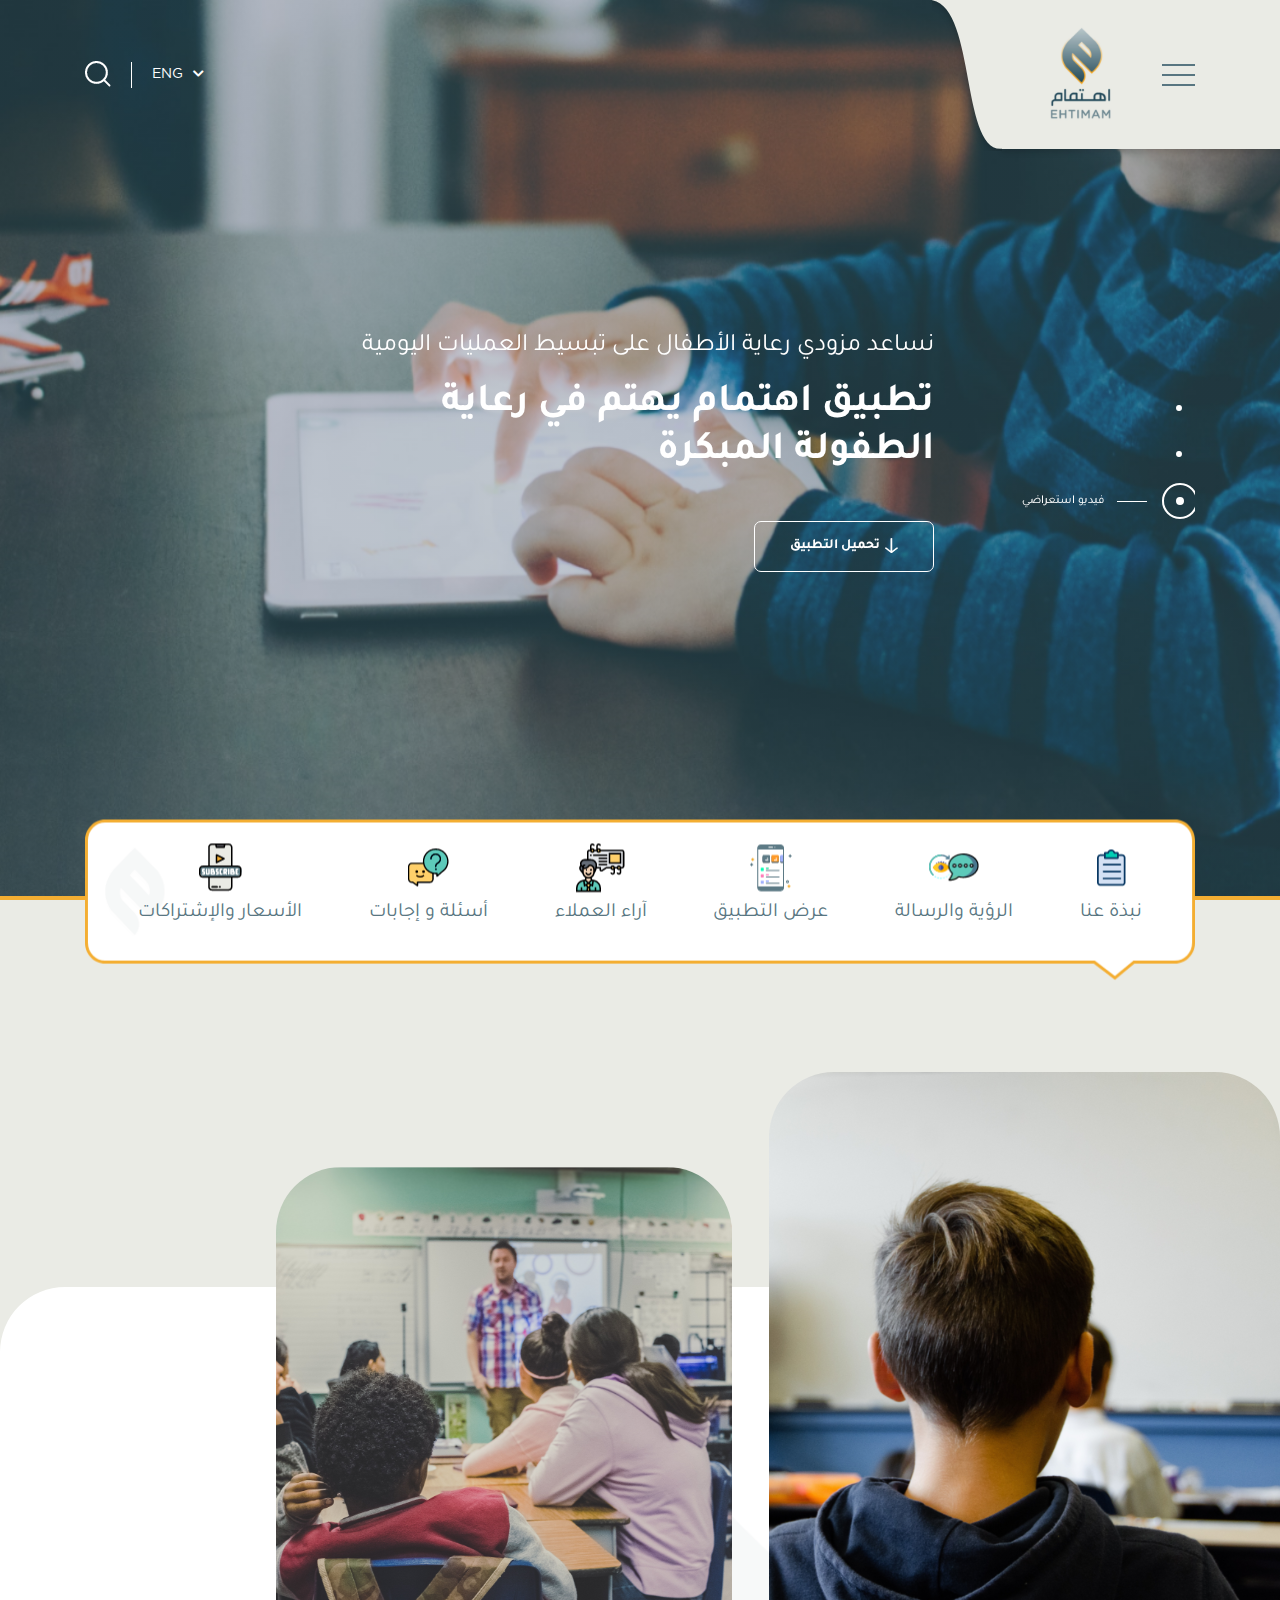
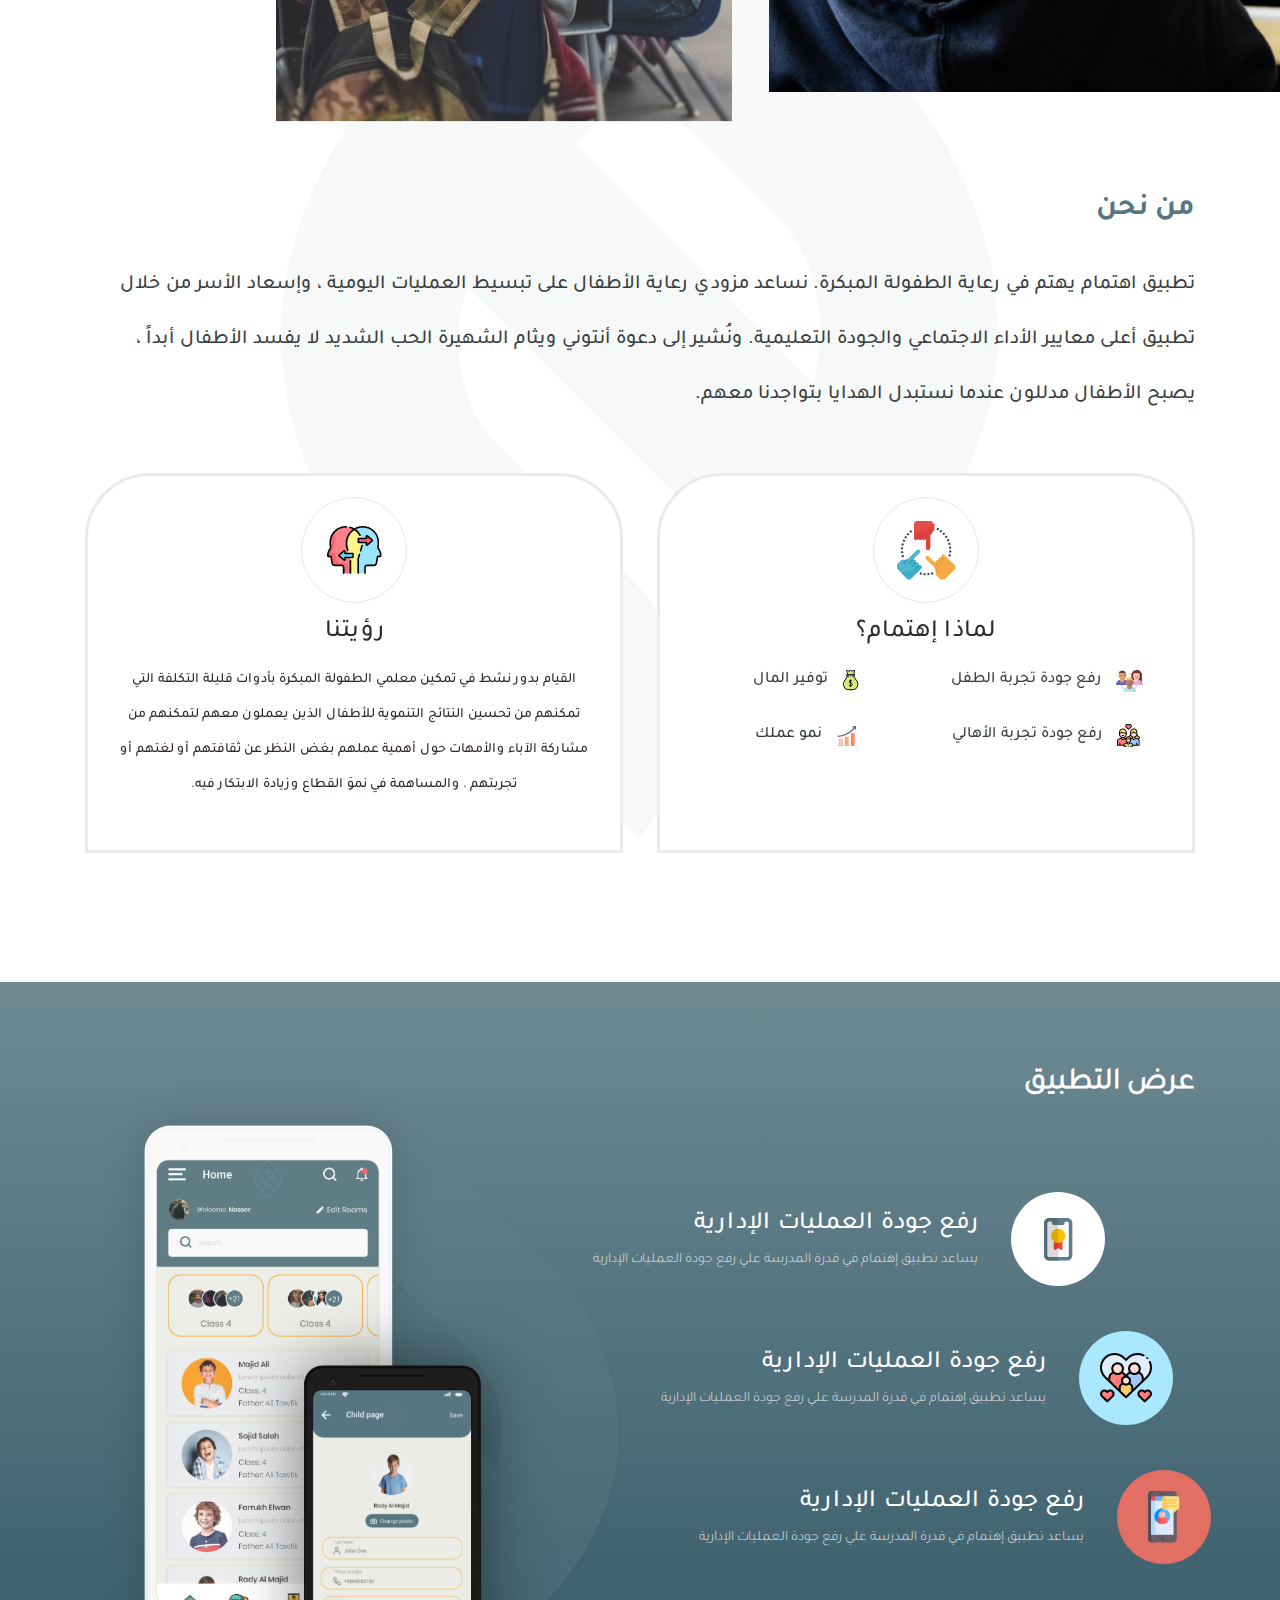
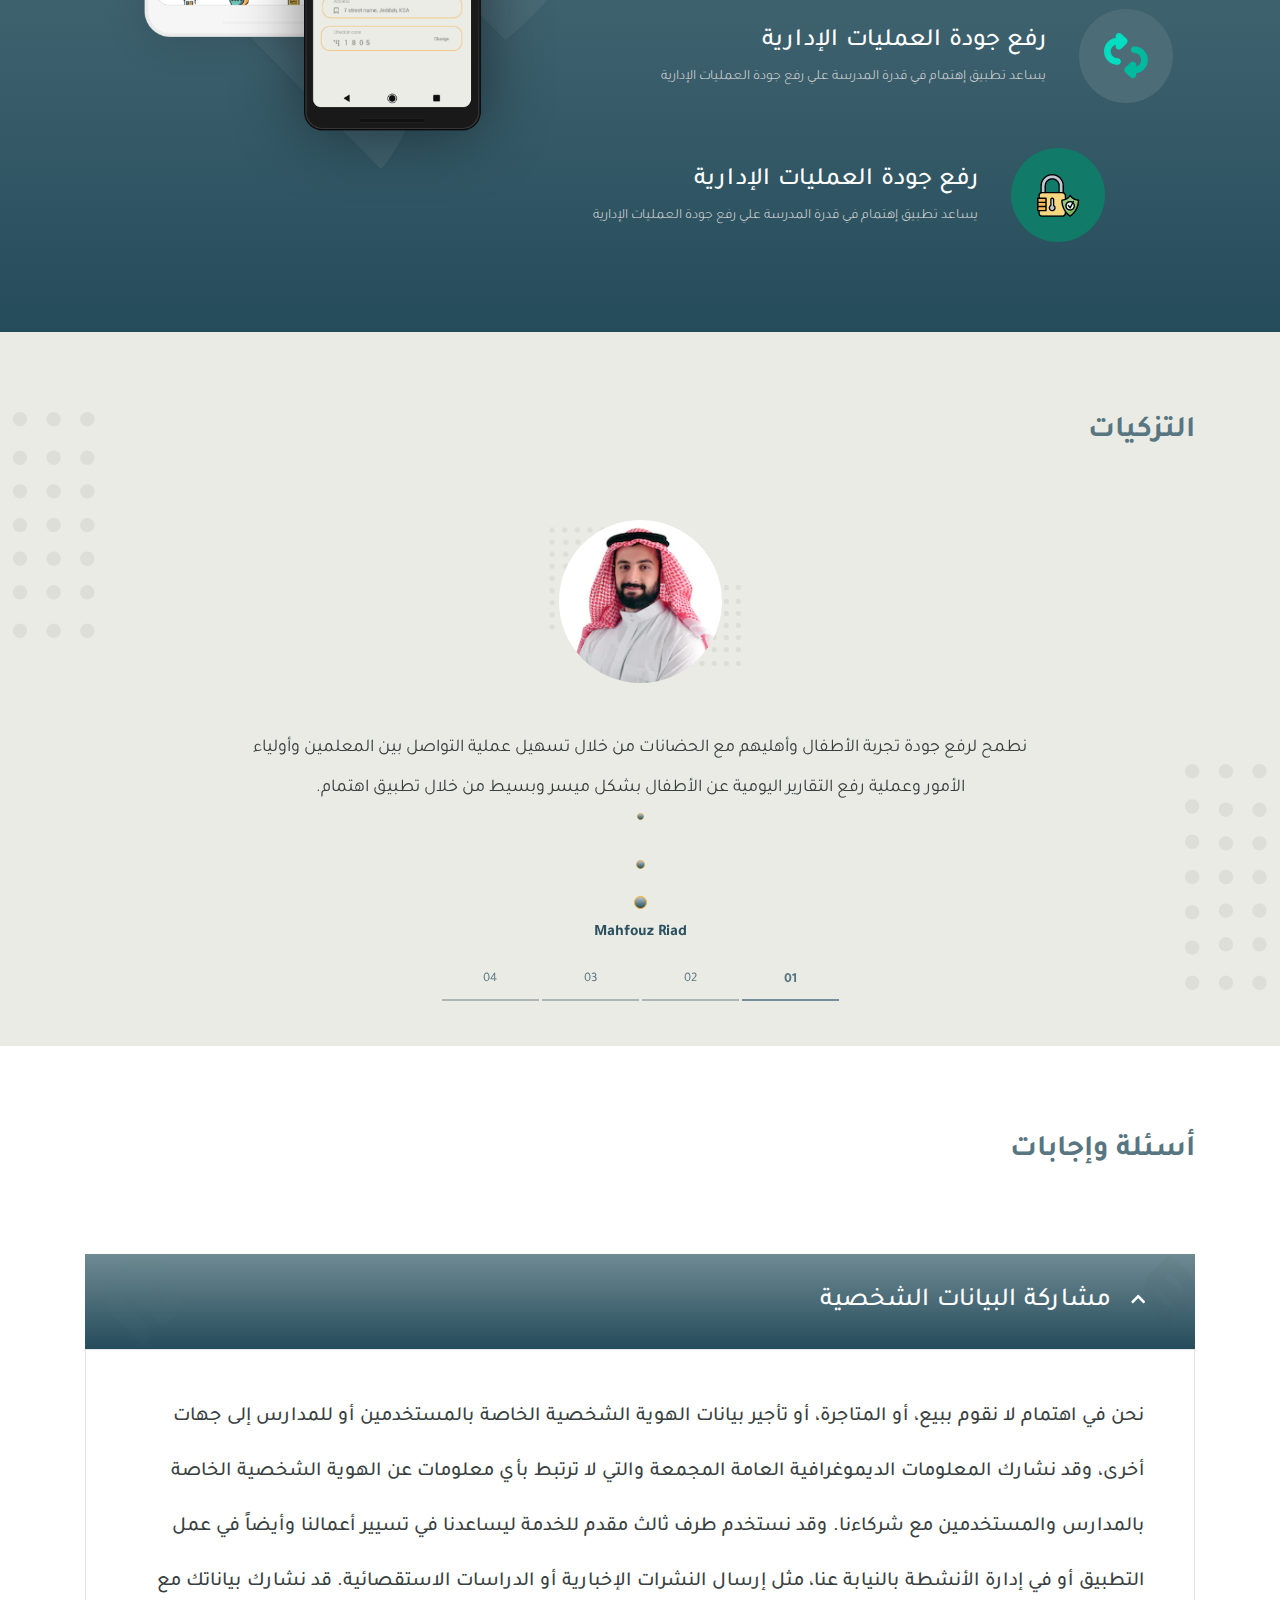
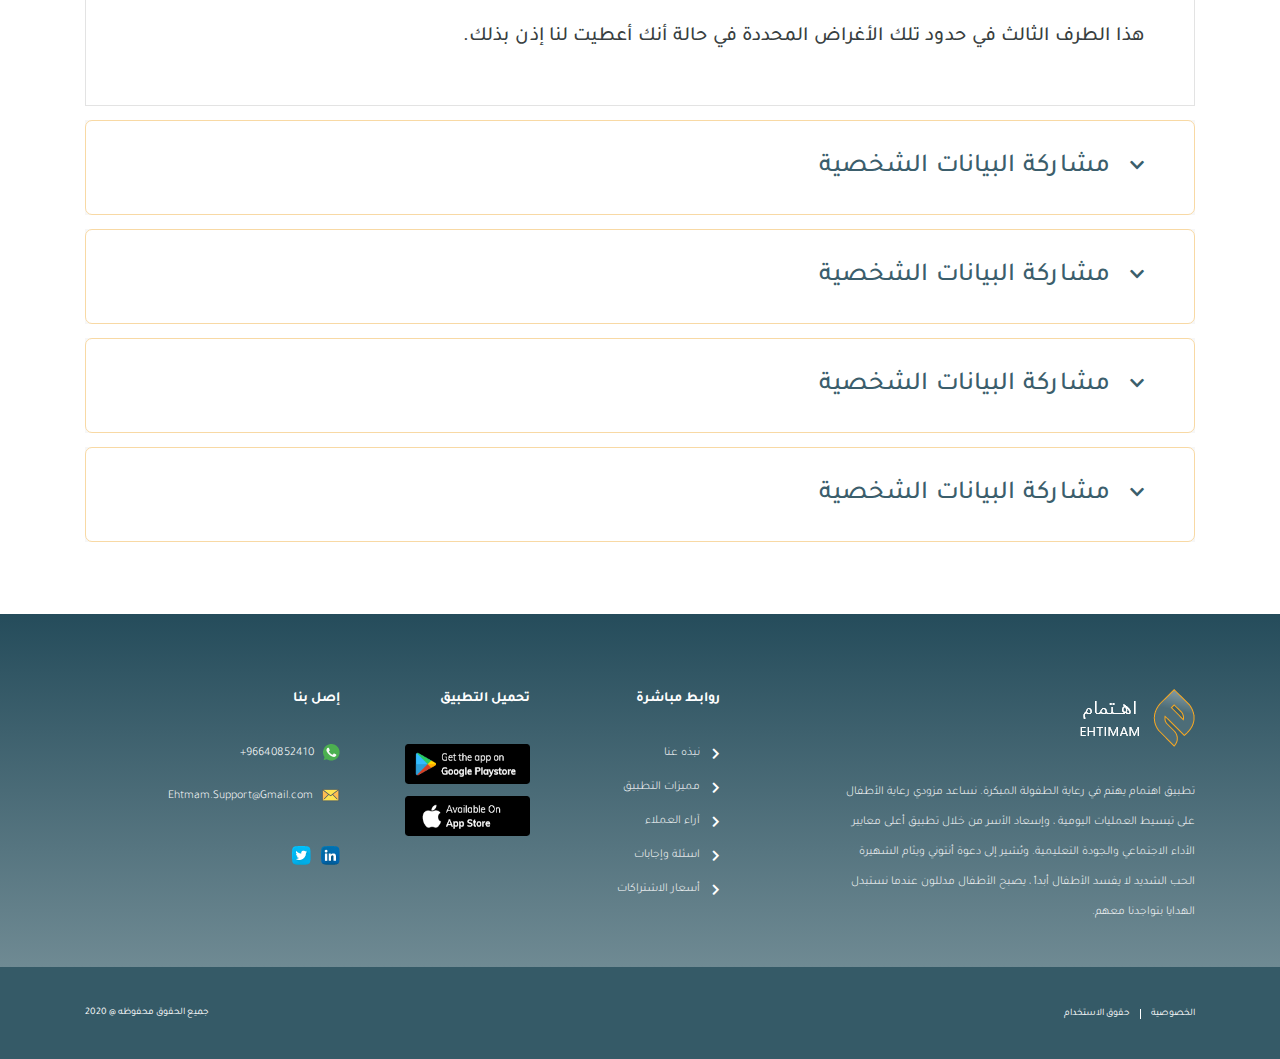
==== commit 990c7a23: "Edits" ====
--- a/index.html
+++ b/index.html
@@ -4,7 +4,7 @@
     <meta charset="UTF-8">
     <meta name="viewport" content="width=device-width, initial-scale=1.0">
     <meta http-equiv="X-UA-Compatible" content="ie=edge">
-    <title>Document</title>
+    <title>إهتمام</title>
     <link rel="stylesheet" href="css/bootstrap.min.css">
     <link rel="stylesheet" href="css/all.min.css">
     <link rel="stylesheet" href="css/swiper.min.css">
@@ -13,6 +13,7 @@
     <link rel="shortcut icon" type="img/png" href="images/logo.png">
   </head>
   <body>
+    <div class="over"><img class="img-fluid" src="images/logo.png" alt=""></div>
     <!-- Search Content-->
     <div class="main-search"><i class="far fa-times-circle"></i>
       <div class="container">
@@ -21,6 +22,17 @@
           <button>بحث</button>
         </form>
       </div>
+    </div>
+    <!-- Navbar Content-->
+    <div class="navbar-side">
+      <ul class="list-unstyled"><i class="fas fa-times"></i>
+        <li><a href="#!">نبذه عنا</a></li>
+        <li><a href="#!">الرؤية والرسالة</a></li>
+        <li><a href="#!">عرض التطبيق</a></li>
+        <li><a href="#!">آراء العملاء</a></li>
+        <li><a href="#!">أسئلة وإجابات</a></li>
+        <li><a href="#!">الاسعار والاشتراكات</a></li>
+      </ul>
     </div>
     <!-- Header-->
     <div class="header" style="background-image: linear-gradient(to right bottom, rgba(90,120,131,.31), rgba(90,120,131,.31)),url('images/header.png')">
@@ -34,8 +46,8 @@
             <div class="left">
               <div class="lang"><i class="fas fa-chevron-down"></i><span>ENG</span>
                 <ul class="dropDown list-unstyled">
-                  <li><a href="#!">AR</a></li>
-                  <li><a href="#!">ENG</a></li>
+                  <li><a href="index.html">AR</a></li>
+                  <li><a href="index-en.html">ENG</a></li>
                 </ul>
               </div>
               <div class="search"><img class="img-fluid" src="images/search.png" alt=""></div>
--- a/css/main.css
+++ b/css/main.css
@@ -10,6 +10,30 @@
   to {
     left: calc(100% + 50px); } }
 
+@-webkit-keyframes over {
+  0% {
+    opacity: 1; }
+  25% {
+    opacity: .5; }
+  50% {
+    opacity: 1; }
+  75% {
+    opacity: .5; }
+  100% {
+    opacity: 1; } }
+
+@keyframes over {
+  0% {
+    opacity: 1; }
+  25% {
+    opacity: .5; }
+  50% {
+    opacity: 1; }
+  75% {
+    opacity: .5; }
+  100% {
+    opacity: 1; } }
+
 @font-face {
   font-family: "reg";
   src: url("../font/Tajawal-Regular.ttf") format("ttf"), url("../font/Tajawal-Regular.woff") format("woff"), url("../font/Tajawal-Regular.woff2") format("woff2"), url("../font/Tajawal-Regular.eot") format("eot"); }
@@ -37,6 +61,27 @@
 body {
   font-family: "reg";
   background-color: #EAEBE5; }
+
+.over {
+  position: fixed;
+  top: 0;
+  left: 0;
+  width: 100%;
+  height: 100%;
+  background-color: #EAEBE5;
+  display: -webkit-box;
+  display: -ms-flexbox;
+  display: flex;
+  -webkit-box-align: center;
+      -ms-flex-align: center;
+          align-items: center;
+  -webkit-box-pack: center;
+      -ms-flex-pack: center;
+          justify-content: center;
+  z-index: 9999999; }
+  .over img {
+    -webkit-animation: over 3s infinite linear;
+            animation: over 3s infinite linear; }
 
 .main-search {
   position: fixed;
@@ -124,9 +169,65 @@
       font-size: 15px;
       -webkit-transition: .5s;
       transition: .5s; }
+      [dir="ltr"] .main-search .content button {
+        left: unset;
+        right: 5px; }
       .main-search .content button:hover {
         background-color: #FFF;
         color: #587681; }
+
+.navbar-side {
+  position: fixed;
+  top: 0;
+  right: 0;
+  width: 100%;
+  height: 100%;
+  background-color: rgba(0, 0, 0, 0.3);
+  z-index: 999999;
+  opacity: 0;
+  visibility: hidden;
+  -webkit-transition: .5s;
+  transition: .5s; }
+  .navbar-side ul {
+    width: 260px;
+    height: 100vh;
+    background-color: #FFF;
+    margin: 0;
+    padding: 30px 20px;
+    -webkit-transform: translateX(100%);
+            transform: translateX(100%);
+    -webkit-transition: .5s;
+    transition: .5s; }
+    [dir="ltr"] .navbar-side ul {
+      -webkit-transform: translateX(-100%);
+              transform: translateX(-100%); }
+    .navbar-side ul i {
+      float: left;
+      font-size: 20px;
+      color: #587681;
+      cursor: pointer; }
+      [dir="ltr"] .navbar-side ul i {
+        float: right; }
+    .navbar-side ul li {
+      padding: 5px 0; }
+      .navbar-side ul li:not(:last-child) {
+        border-bottom: 1px solid #58768170; }
+      .navbar-side ul li:first-of-type {
+        margin-top: 70px; }
+      .navbar-side ul li a {
+        font-size: 18px;
+        color: #587681;
+        text-decoration: none;
+        -webkit-transition: .5s;
+        transition: .5s; }
+        .navbar-side ul li a:hover {
+          color: #F4AE32; }
+  .navbar-side.open {
+    opacity: 1;
+    visibility: visible; }
+    .navbar-side.open ul {
+      -webkit-transform: translateX(0);
+              transform: translateX(0); }
 
 .header {
   height: 100vh;
@@ -184,11 +285,35 @@
       -webkit-box-shadow: 0 3px 6px rgba(0, 0, 0, 0.16);
       box-shadow: 0px 3px 6px rgba(0, 0, 0, 0.16);
       z-index: -1; }
+      [dir="ltr"] .header .right:before {
+        right: 0;
+        left: unset; }
     .header .right:after {
       content: url("../images/sh.png");
       position: absolute;
       top: 0;
       left: -70px; }
+      [dir="ltr"] .header .right:after {
+        right: -70px;
+        left: unset;
+        -webkit-transform: scaleX(-1);
+                transform: scaleX(-1); }
+      @media (max-width: 375px) {
+        .header .right:after {
+          content: "";
+          position: absolute;
+          top: 0px;
+          left: -47px;
+          height: 103.49px;
+          width: 50px;
+          background-image: url(../images/sh.png);
+          background-size: contain; }
+          [dir="ltr"] .header .right:after {
+            right: -47px;
+            left: unset; } }
+    @media (max-width: 375px) {
+      .header .right .logo img {
+        width: 110px; } }
     .header .right .bars {
       width: 33px;
       height: 22px;
@@ -383,8 +508,12 @@
     [dir="ltr"] .header .swiper-container .swiper-pagination {
       right: unset;
       left: -50%;
-      -webkit-transform: rotate(90deg) translateY(-100%);
-              transform: rotate(90deg) translateY(-100%); }
+      -webkit-transform: rotate(90deg) translateY(-270%);
+              transform: rotate(90deg) translateY(-270%); }
+      @media (max-width: 767px) {
+        [dir="ltr"] .header .swiper-container .swiper-pagination {
+          -webkit-transform: none;
+                  transform: none; } }
     .header .swiper-container .swiper-pagination span {
       margin: 0 20px;
       width: 6px;
@@ -457,6 +586,11 @@
         transition: .5s;
         opacity: 0;
         visibility: hidden; }
+        [dir="ltr"] .header .swiper-container .swiper-pagination span p {
+          left: 37px;
+          right: unset; }
+        [dir="ltr"] .header .swiper-container .swiper-pagination span p {
+          display: none; }
         .header .swiper-container .swiper-pagination span p:after {
           content: "";
           display: block;
@@ -625,6 +759,9 @@
       font-family: "med";
       color: #393F41;
       line-height: 55px; }
+      @media (max-width: 375px) {
+        .about .texts p {
+          line-height: 1.6; } }
   .about .slider-why {
     margin-top: 50px; }
     .about .slider-why .parent {
@@ -786,6 +923,19 @@
       [dir="ltr"] .app .show .details .detail .img {
         margin-left: 0;
         margin-right: 33px; }
+        @media (max-width: 767px) {
+          [dir="ltr"] .app .show .details .detail .img {
+            margin-right: 0; } }
+      @media (max-width: 767px) {
+        .app .show .details .detail .img {
+          margin-right: 0;
+          margin-left: 0;
+          margin-bottom: 20px; } }
+      @media (max-width: 480px) {
+        .app .show .details .detail .img {
+          margin-right: 0;
+          margin-left: 0;
+          margin-bottom: 20px; } }
     .app .show .details .detail:nth-child(1) {
       -webkit-transform: translateX(-90px);
               transform: translateX(-90px); }
@@ -827,7 +977,19 @@
     @media (max-width: 767px) {
       .app .show .details .detail {
         -webkit-transform: none !important;
-                transform: none !important; } }
+                transform: none !important;
+        -webkit-box-orient: vertical;
+        -webkit-box-direction: normal;
+            -ms-flex-direction: column;
+                flex-direction: column;
+        text-align: center; } }
+    @media (max-width: 480px) {
+      .app .show .details .detail {
+        -webkit-box-orient: vertical;
+        -webkit-box-direction: normal;
+            -ms-flex-direction: column;
+                flex-direction: column;
+        text-align: center; } }
     .app .show .details .detail .box p {
       font-size: 25px;
       color: #FFF;
@@ -905,6 +1067,9 @@
         color: #393F41;
         line-height: 40px;
         margin-bottom: 5px; }
+        @media (max-width: 375px) {
+          .testim .swiper-slide .cont p {
+            line-height: 1.6; } }
       .testim .swiper-slide .cont .dots {
         display: -webkit-box;
         display: -ms-flexbox;
@@ -995,6 +1160,9 @@
       text-align: start;
       border: none;
       border-radius: 0; }
+      @media (max-width: 375px) {
+        .faq .accordion .card button {
+          font-size: 18.8px; } }
       .faq .accordion .card button:focus {
         -webkit-box-shadow: none;
                 box-shadow: none; }
@@ -1004,6 +1172,9 @@
         font-size: 16px;
         -webkit-transform: rotate(180deg);
                 transform: rotate(180deg); }
+        [dir="ltr"] .faq .accordion .card button i {
+          margin-right: 20px;
+          margin-left: 0; }
       .faq .accordion .card button.collapsed {
         border: 1px solid #F8D9A4;
         background: none;
@@ -1059,11 +1230,18 @@
       color: #393F41;
       line-height: 55px;
       border: 1px solid #E3E3E3 !important; }
+      @media (max-width: 375px) {
+        .faq .accordion .card .card-body {
+          line-height: 1.6;
+          text-align: justify; } }
 
 footer {
   padding: 75px 0 40px;
   background-image: -webkit-gradient(linear, left top, left bottom, from(#254C5B), color-stop(100%, #6F8A93), color-stop(100%, #BBC9CC), to(#BBC9CC));
   background-image: linear-gradient(to bottom, #254C5B 0%, #6F8A93 100%, #BBC9CC 100%, #BBC9CC 100%); }
+  @media (max-width: 480px) {
+    footer {
+      text-align: center; } }
   footer .details .logo {
     margin-bottom: 30px; }
   footer .details .content {
@@ -1092,6 +1270,11 @@
       -webkit-box-align: center;
           -ms-flex-align: center;
               align-items: center; }
+      @media (max-width: 480px) {
+        footer .links ul li {
+          -webkit-box-pack: center;
+              -ms-flex-pack: center;
+                  justify-content: center; } }
       footer .links ul li i {
         font-size: 12px;
         color: #FFF;
@@ -1124,6 +1307,10 @@
     overflow: hidden; }
     footer .download a:not(:last-child) {
       margin-bottom: 12px; }
+    @media (max-width: 480px) {
+      footer .download a {
+        margin-right: auto;
+        margin-left: auto; } }
     footer .download a:after {
       content: "";
       width: 20px;
@@ -1143,6 +1330,9 @@
   footer .download img {
     width: 125px;
     height: 40px; }
+  @media (max-width: 480px) {
+    footer .contact {
+      margin-top: 25px; } }
   footer .contact .support {
     display: -webkit-box;
     display: -ms-flexbox;
@@ -1205,7 +1395,9 @@
         border-left: 1px solid #FFF; }
         [dir="ltr"] .end .content .right a:first-child {
           padding-right: 10px;
-          padding-left: 0; }
+          padding-left: 0;
+          border-right: 1px solid #FFF;
+          border-left: 0; }
       .end .content .right a:last-child {
         padding-right: 10px; }
         [dir="ltr"] .end .content .right a:last-child {
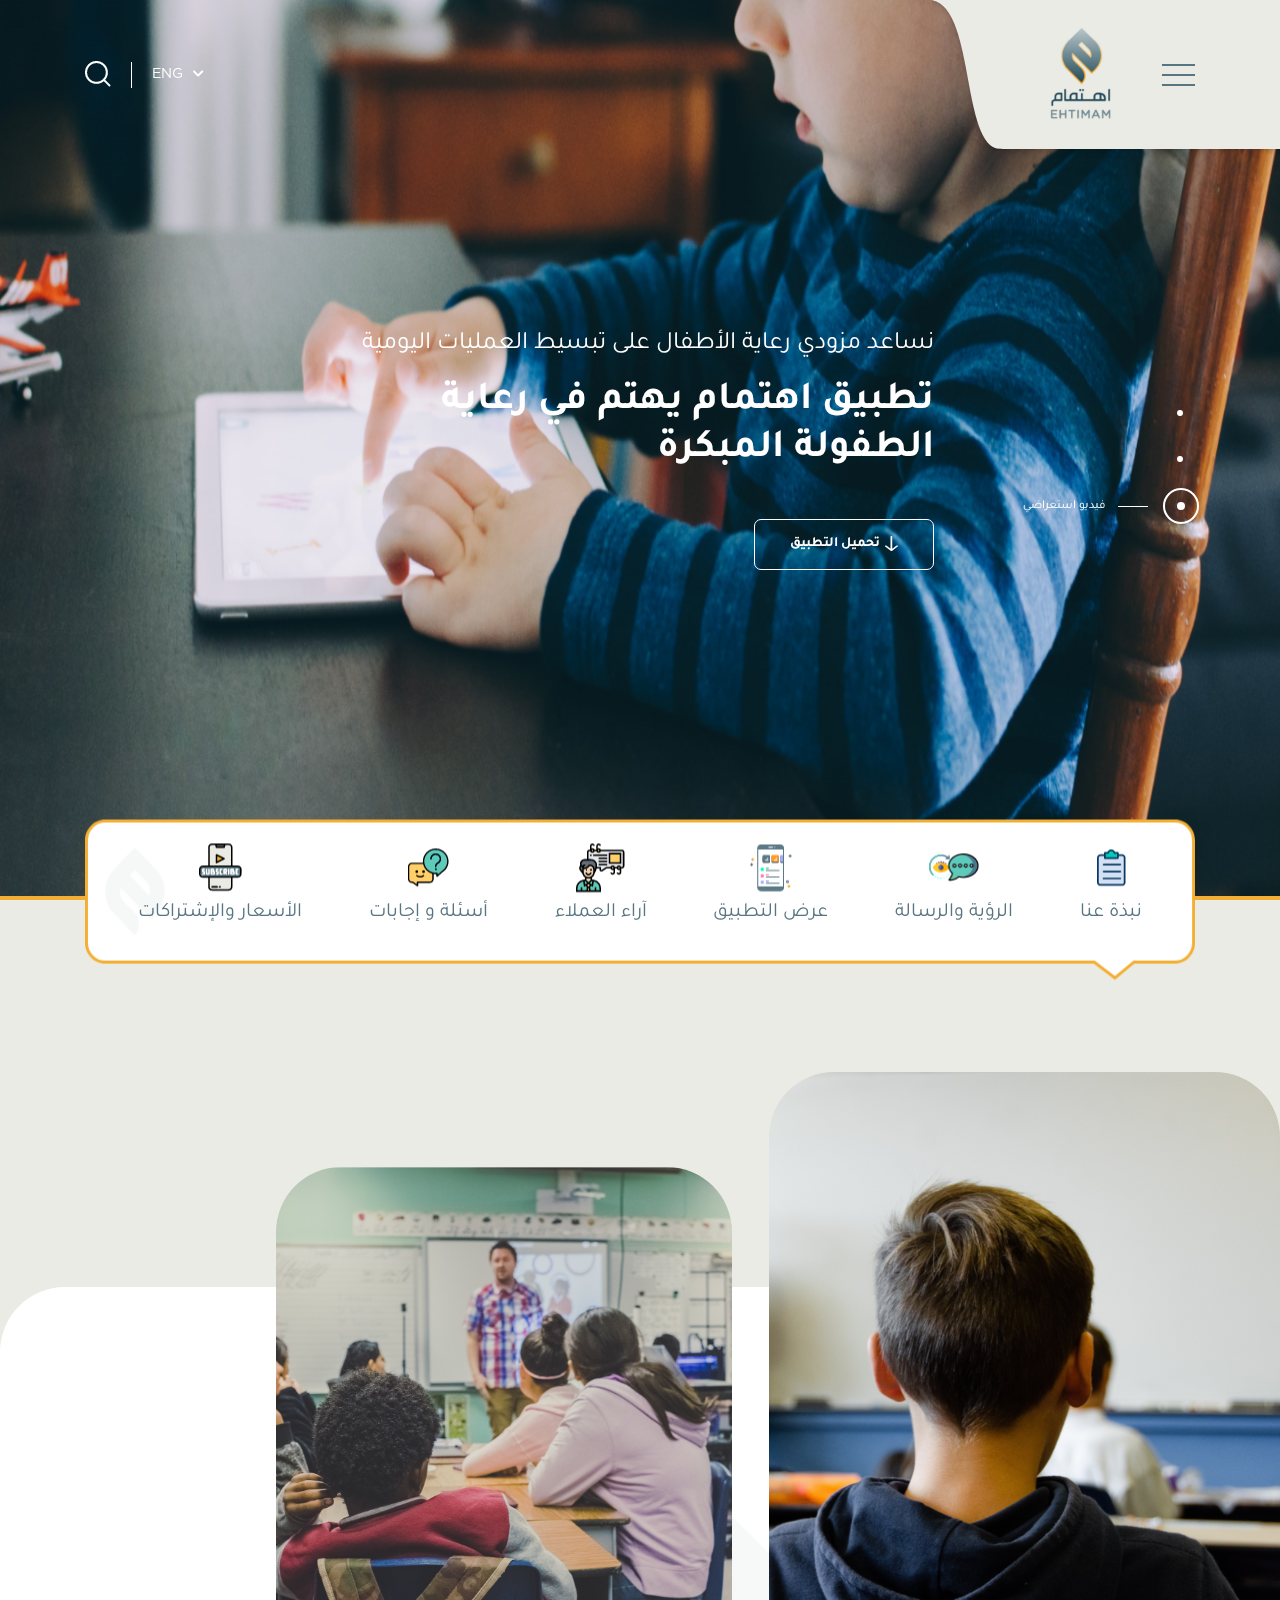
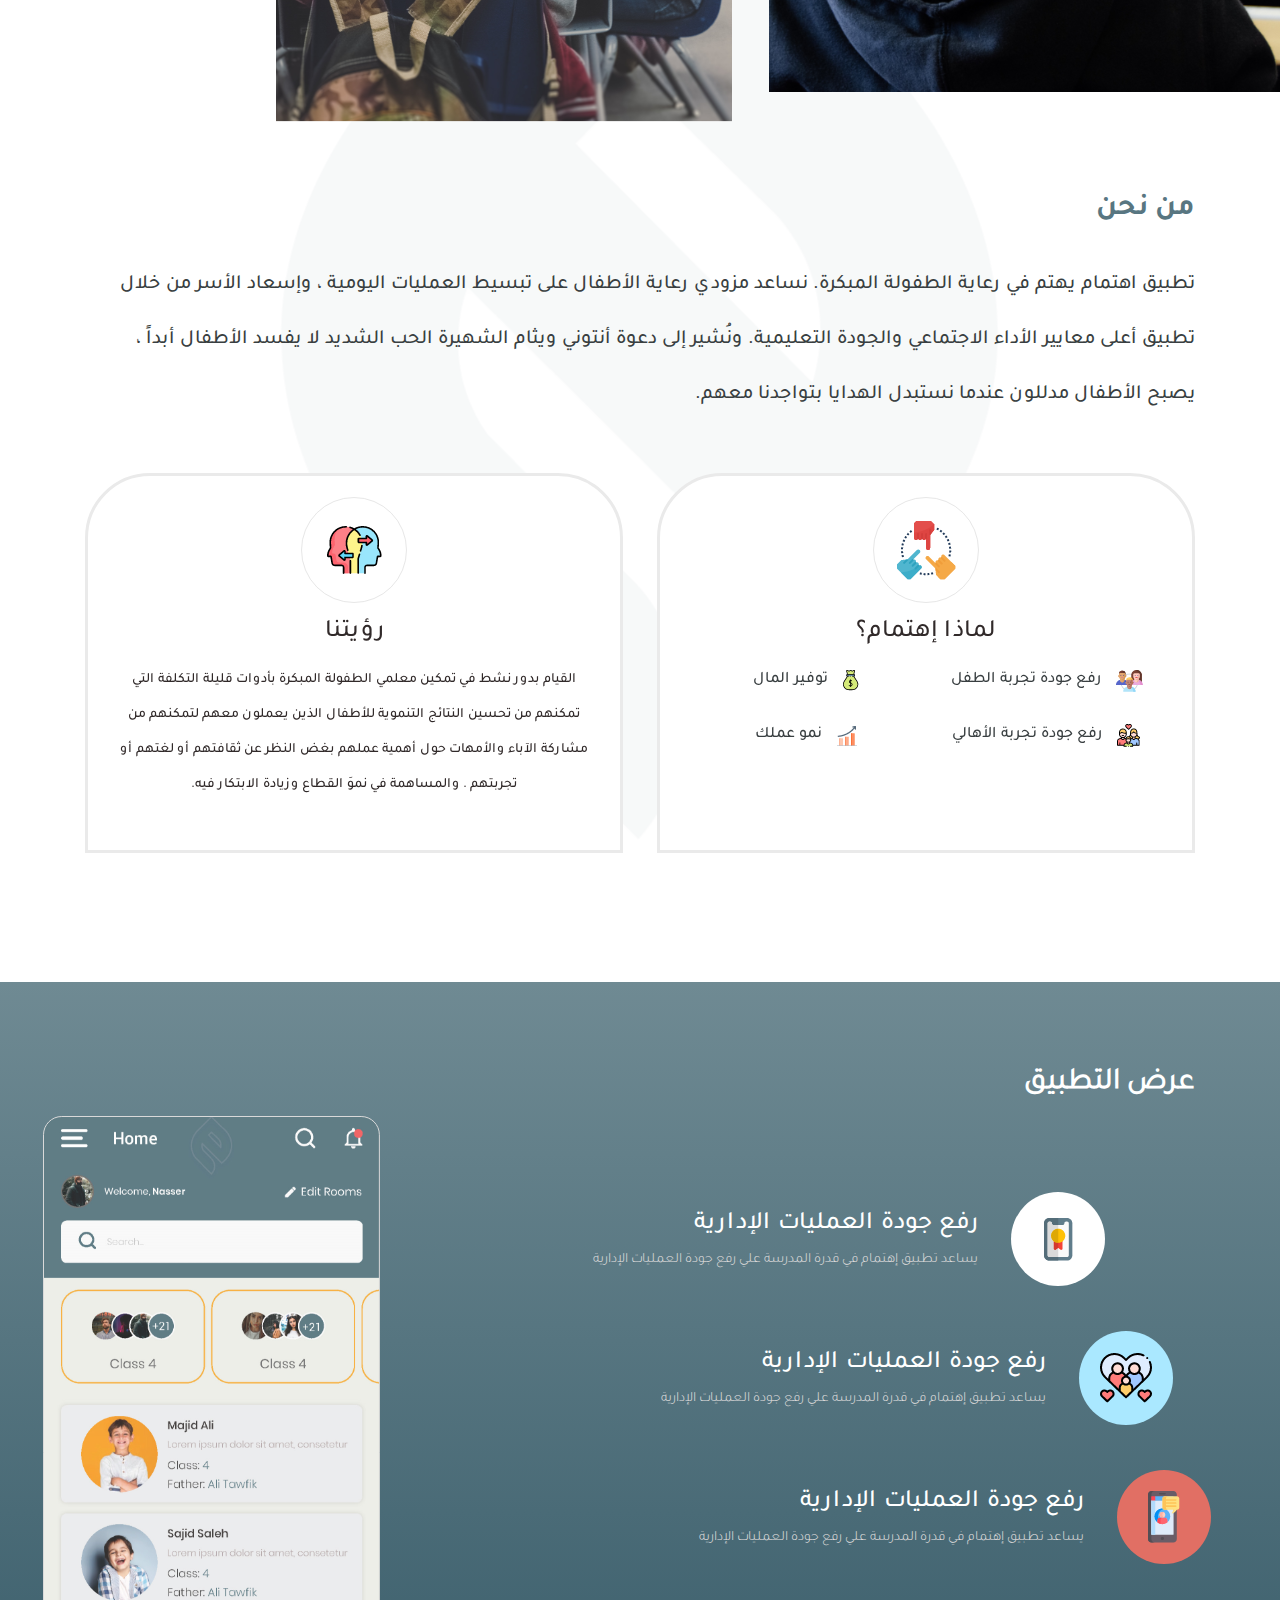
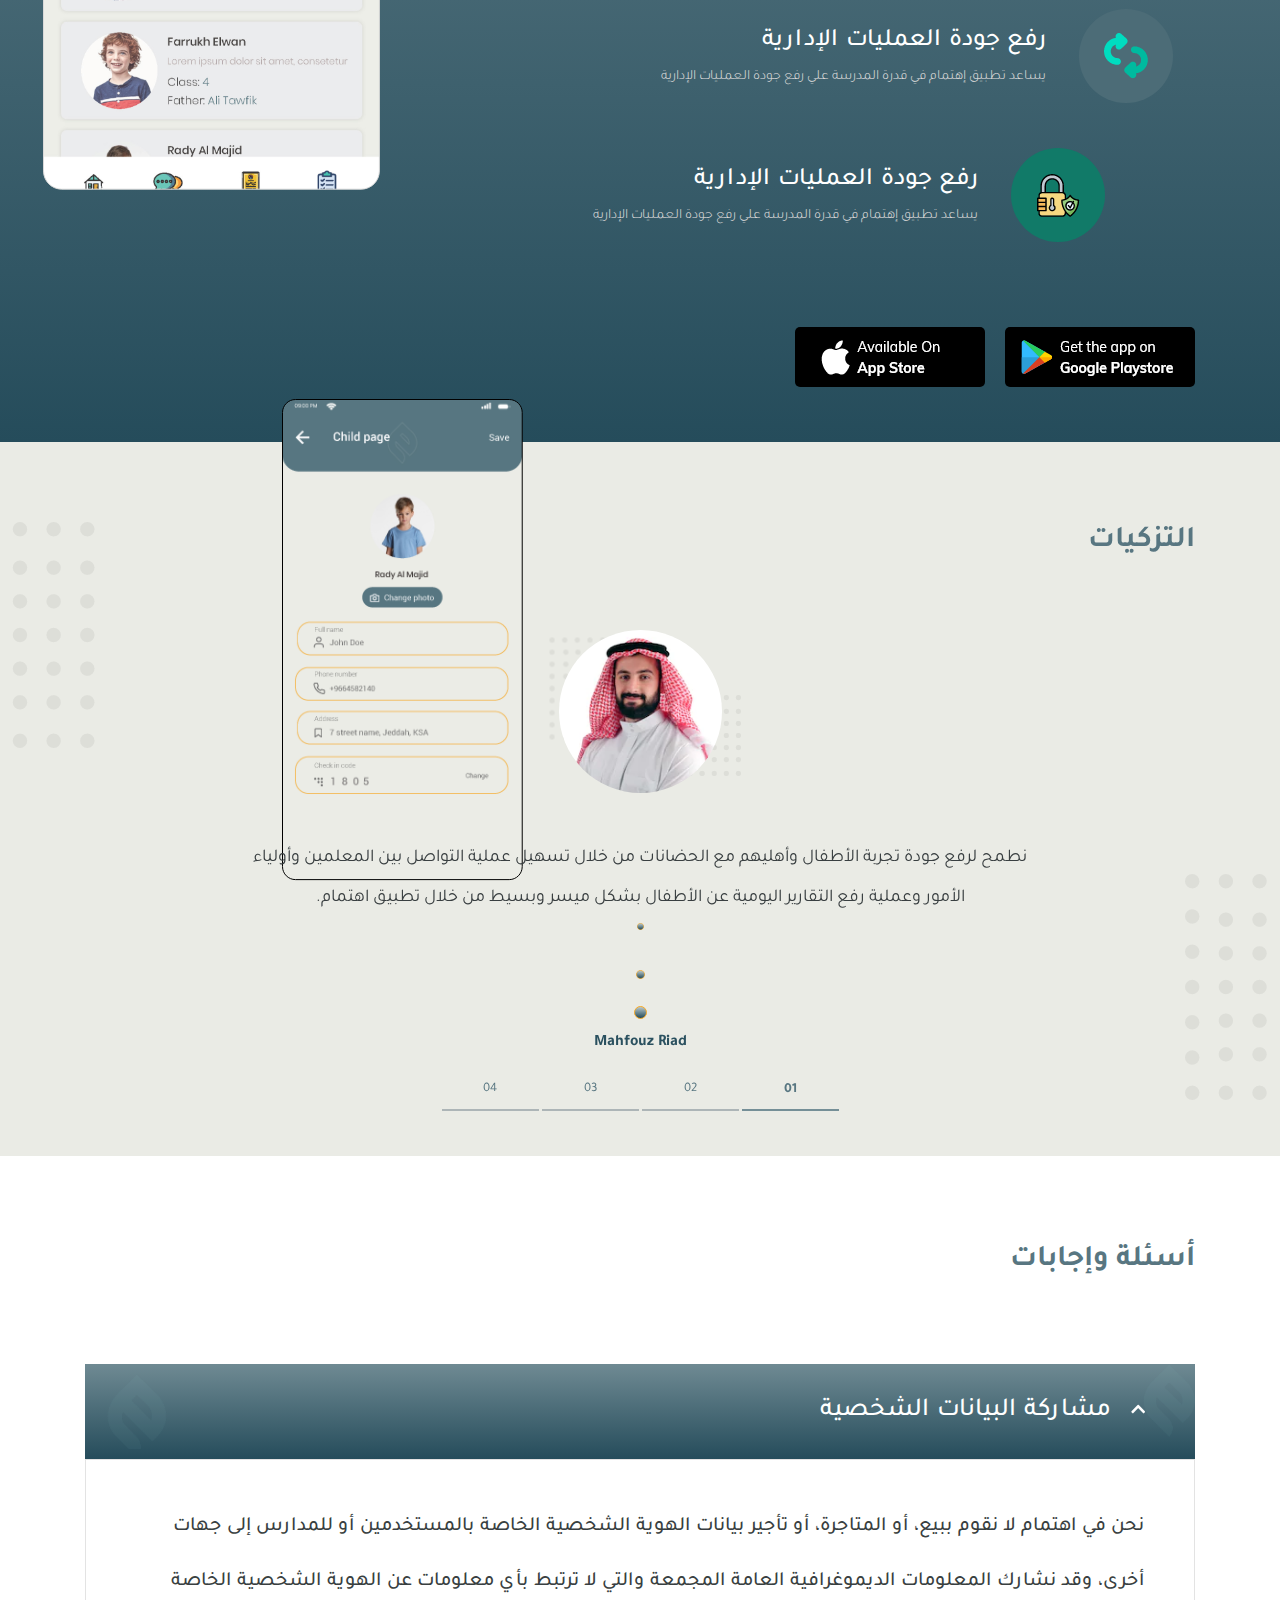
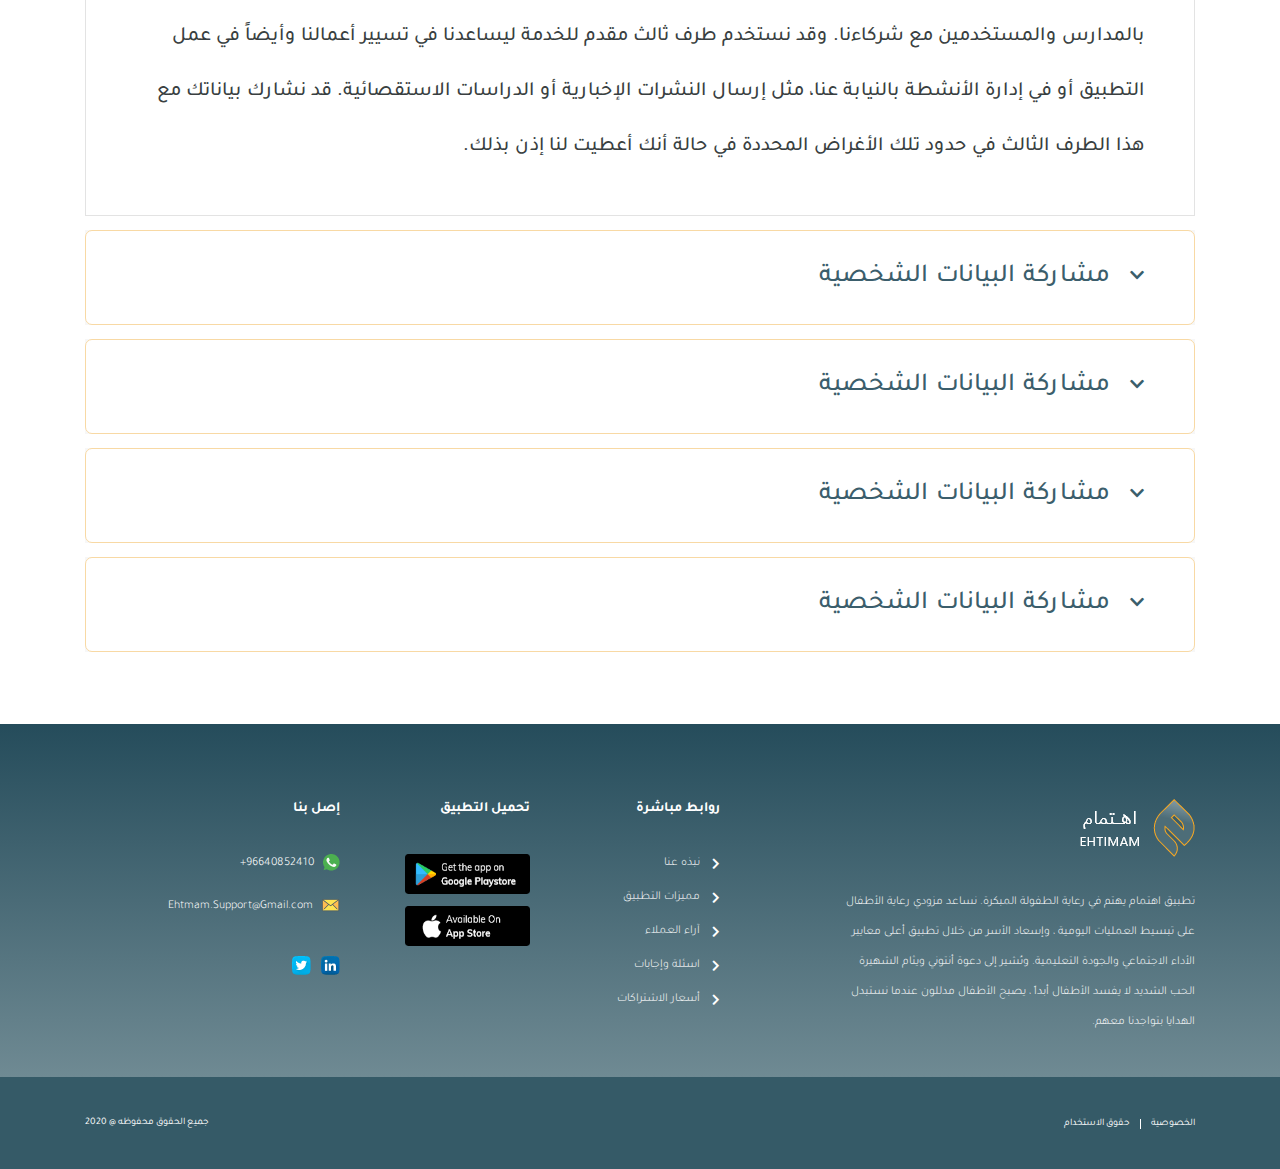
==== commit 7564077f: "Edits" ====
--- a/index.html
+++ b/index.html
@@ -4,13 +4,12 @@
     <meta charset="UTF-8">
     <meta name="viewport" content="width=device-width, initial-scale=1.0">
     <meta http-equiv="X-UA-Compatible" content="ie=edge">
+    <link rel="shortcut icon" type="img/png" href="images/logo.png">
     <title>إهتمام</title>
     <link rel="stylesheet" href="css/bootstrap.min.css">
     <link rel="stylesheet" href="css/all.min.css">
     <link rel="stylesheet" href="css/swiper.min.css">
-    <link rel="stylesheet" href="css/fancybox.min.css">
     <link rel="stylesheet" href="css/main.css">
-    <link rel="shortcut icon" type="img/png" href="images/logo.png">
   </head>
   <body>
     <div class="over"><img class="img-fluid" src="images/logo.png" alt=""></div>
@@ -25,7 +24,7 @@
     </div>
     <!-- Navbar Content-->
     <div class="navbar-side">
-      <ul class="list-unstyled"><i class="fas fa-times"></i>
+      <ul class="list-unstyled"><img class="img-fluid" src="images/logo-footer.png" alt=""><img class="img-fluid shape" src="images/shape.png" alt=""><i class="fas fa-times"></i>
         <li><a href="#!">نبذه عنا</a></li>
         <li><a href="#!">الرؤية والرسالة</a></li>
         <li><a href="#!">عرض التطبيق</a></li>
@@ -35,7 +34,7 @@
       </ul>
     </div>
     <!-- Header-->
-    <div class="header" style="background-image: linear-gradient(to right bottom, rgba(90,120,131,.31), rgba(90,120,131,.31)),url('images/header.png')">
+    <div class="header">
       <!-- Top Nav-->
       <div class="topNav">
         <div class="container">
@@ -54,33 +53,39 @@
             </div>
           </div>
         </div>
-      </div>
-      <div class="container">
         <!-- Hero-->
-        <!-- Slider main container-->
-        <div class="swiper-container">
-          <!-- Additional required wrapper-->
-          <div class="swiper-wrapper">
-            <!-- Slides-->
-            <div class="swiper-slide" data-name="فيديو استعراضي">
+      </div>
+      <!-- Slider main container-->
+      <div class="swiper-container">
+        <!-- Additional required wrapper-->
+        <div class="swiper-wrapper">
+          <!-- Slides-->
+          <div class="swiper-slide" data-name="فيديو استعراضي"><img class="img-fluid" src="images/header.png" alt="">
+            <div class="container">
               <div class="content">
                 <p>نساعد مزودي رعاية الأطفال على تبسيط العمليات اليومية</p>
                 <h2>تطبيق اهتمام يهتم في رعاية الطفولة المبكرة</h2><a href="#!"><img src="images/arrow.png" alt="">تحميل التطبيق</a>
               </div>
             </div>
-            <div class="swiper-slide" data-name="فيديو استعراضي">
+          </div>
+          <div class="swiper-slide" data-name="فيديو استعراضي"><img class="img-fluid" src="images/header.png" alt="">
+            <div class="container">
               <div class="content">
                 <p>نساعد مزودي رعاية الأطفال على تبسيط العمليات اليومية</p>
                 <h2>تطبيق اهتمام يهتم في رعاية الطفولة المبكرة</h2><a href="#!"><img src="images/arrow.png" alt="">تحميل التطبيق</a>
               </div>
             </div>
-            <div class="swiper-slide" data-name="فيديو استعراضي">
+          </div>
+          <div class="swiper-slide" data-name="فيديو استعراضي"><img class="img-fluid" src="images/header.png" alt="">
+            <div class="container">
               <div class="content">
                 <p>نساعد مزودي رعاية الأطفال على تبسيط العمليات اليومية</p>
                 <h2>تطبيق اهتمام يهتم في رعاية الطفولة المبكرة</h2><a href="#!"><img src="images/arrow.png" alt="">تحميل التطبيق</a>
               </div>
             </div>
           </div>
+        </div>
+        <div class="container">
           <!-- If we need pagination-->
           <div class="swiper-pagination"></div>
         </div>
@@ -91,17 +96,17 @@
       <div class="container">
         <div class="content">
           <ul class="list-unstyled">
-            <li><a href="#!">
+            <li><a href="#about">
                 <div class="img"><img class="img-fluid" src="images/nav-1.png" alt=""></div><span>نبذة عنا</span></a></li>
-            <li><a href="#!">
+            <li><a href="#why">
                 <div class="img"><img class="img-fluid" src="images/nav-2.png" alt=""></div><span>الرؤية والرسالة</span></a></li>
-            <li><a href="#!">
+            <li><a href="#app">
                 <div class="img"><img class="img-fluid" src="images/nav-3.png" alt=""></div><span>عرض التطبيق</span></a></li>
-            <li><a href="#!">
+            <li><a href="#testim">
                 <div class="img"><img class="img-fluid" src="images/nav-4.png" alt=""></div><span>آراء العملاء</span></a></li>
-            <li><a href="#!">
+            <li><a href="#faq">
                 <div class="img"><img class="img-fluid" src="images/nav-5.png" alt=""></div><span>أسئلة و إجابات                            </span></a></li>
-            <li><a href="#!">
+            <li><a href="#footer">
                 <div class="img"><img class="img-fluid" src="images/nav-6.png" alt=""></div><span>الأسعار والإشتراكات</span></a></li>
           </ul>
         </div>
@@ -109,7 +114,7 @@
     </div>
     <!-- Nav-->
     <!-- About-->
-    <div class="about">
+    <div class="about" id="about">
       <div class="images"><img class="img-fluid" src="images/whyhead1.png" alt=""><img class="img-fluid" src="images/whyhead2.png" alt=""></div>
       <div class="content"><img class="img-fluid pos" src="images/shape.png" alt="">
         <div class="container">
@@ -117,7 +122,7 @@
             <h2>من نحن</h2>
             <p>تطبيق اهتمام يهتم في رعاية الطفولة المبكرة. نساعد مزودي رعاية الأطفال على تبسيط العمليات اليومية ، وإسعاد الأسر  من خلال تطبيق أعلى معايير الأداء الاجتماعي والجودة التعليمية. ونُشير إلى دعوة أنتوني ويثام الشهيرة الحب الشديد لا يفسد الأطفال أبداً ، يصبح الأطفال مدللون عندما نستبدل الهدايا بتواجدنا معهم. </p>
           </div>
-          <div class="slider-why">
+          <div class="slider-why" id="why">
             <div class="swiper-container">
               <div class="swiper-wrapper">
                 <div class="swiper-slide">
@@ -186,7 +191,7 @@
     </div>
     <!-- About-->
     <!-- App-->
-    <div class="app">
+    <div class="app" id="app">
       <div class="container">
         <div class="row">
           <div class="col-lg-6">
@@ -223,18 +228,33 @@
                     <p>رفع جودة العمليات الإدارية</p><span>يساعد تطبيق إهتمام في قدرة المدرسة علي رفع  جودة العمليات الإدارية</span>
                   </div>
                 </div>
-              </div>
-            </div>
-          </div>
-          <div class="col-lg-6">
-            <h2>عرض التطبيق</h2><img class="img-fluid" src="images/app-left.png" alt="">
+                <div class="download"><a href="#!"><img class="img-fluid" src="images/android.png" alt=""></a><a href="#!"><img class="img-fluid" src="images/apple.png" alt=""></a></div>
+              </div>
+            </div>
+          </div>
+          <div class="col-lg-6 slids">
+            <h2>عرض التطبيق</h2>
+            <div class="light"><img class="img-fluid light1" src="images/light1.png" alt="">
+              <div class="swiper-container app1">
+                <div class="swiper-wrapper">
+                  <div class="swiper-slide"><img class="img-fluid" src="images/Screen.png" alt=""></div>
+                </div>
+              </div>
+            </div>
+            <div class="dark"><img class="img-fluid dark1" src="images/dark1.png" alt="">
+              <div class="swiper-container app2">
+                <div class="swiper-wrapper">
+                  <div class="swiper-slide"><img class="img-fluid" src="images/Screen1.png" alt=""></div>
+                </div>
+              </div>
+            </div>
           </div>
         </div>
       </div>
     </div>
     <!-- App-->
     <!-- Tetimonials-->
-    <div class="testim">
+    <div class="testim" id="testim">
       <div class="container">
         <h2>التزكيات</h2>
         <div class="test-slider">
@@ -277,7 +297,7 @@
     </div>
     <!-- Testimonials-->
     <!-- Faq-->
-    <div class="faq">
+    <div class="faq" id="faq">
       <div class="container">
         <h2>أسئلة وإجابات</h2>
         <div class="accordion" id="accordionExample">
@@ -336,7 +356,7 @@
     </div>
     <!-- Faq-->
     <!-- Footer-->
-    <footer>
+    <footer id="footer">
       <div class="container">
         <div class="row">
           <div class="col-lg-5">
@@ -374,7 +394,7 @@
     </footer>
     <!-- Footer-->
     <!-- End-->
-    <div class="end">
+    <div class="end" id="end">
       <div class="container">
         <div class="content">
           <div class="right"><a href="#!">الخصوصية</a><a href="#!">حقوق الاستخدام</a></div>
--- a/css/main.css
+++ b/css/main.css
@@ -53,6 +53,9 @@
 @font-face {
   font-family: "gotham";
   src: url("../font/HomepageBaukasten-Book.ttf") format("ttf"), url("../font/HomepageBaukasten-Book.woff") format("woff"), url("../font/HomepageBaukasten-Book.woff2") format("woff2"), url("../font/HomepageBaukasten-Book.eot") format("eot"); }
+
+html {
+  scroll-behavior: smooth; }
 
 [dir="rtl"] body {
   direction: rtl;
@@ -107,12 +110,18 @@
   .main-search.open {
     visibility: visible;
     opacity: 1; }
+    .main-search.open > i {
+      -webkit-transform: translateX(-50%) translateY(0px);
+              transform: translateX(-50%) translateY(0px); }
+    .main-search.open .content {
+      -webkit-transform: translateY(0px);
+              transform: translateY(0px); }
   .main-search > i {
     position: absolute;
     top: 20%;
     left: 50%;
-    -webkit-transform: translateX(-50%);
-            transform: translateX(-50%);
+    -webkit-transform: translateX(-50%) translateY(-50px);
+            transform: translateX(-50%) translateY(-50px);
     font-size: 25px;
     color: #587681;
     cursor: pointer;
@@ -123,7 +132,11 @@
   .main-search .content {
     margin: auto;
     width: 70%;
-    position: relative; }
+    position: relative;
+    -webkit-transform: translateY(50px);
+            transform: translateY(50px);
+    -webkit-transition: .5s;
+    transition: .5s; }
     @media (max-width: 991px) {
       .main-search .content {
         width: 95%; } }
@@ -201,17 +214,30 @@
     [dir="ltr"] .navbar-side ul {
       -webkit-transform: translateX(-100%);
               transform: translateX(-100%); }
+    .navbar-side ul > img:first-child {
+      mix-blend-mode: difference;
+      -webkit-filter: contrast(0.1);
+              filter: contrast(0.1); }
+    .navbar-side ul > img.shape {
+      position: absolute;
+      top: 50%;
+      left: 50%;
+      -webkit-transform: translate(-50%, -50%);
+              transform: translate(-50%, -50%);
+      max-width: 100%;
+      -webkit-filter: brightness(0);
+              filter: brightness(0);
+      z-index: -1; }
     .navbar-side ul i {
       float: left;
       font-size: 20px;
       color: #587681;
-      cursor: pointer; }
+      cursor: pointer;
+      margin-top: 18px; }
       [dir="ltr"] .navbar-side ul i {
         float: right; }
     .navbar-side ul li {
       padding: 5px 0; }
-      .navbar-side ul li:not(:last-child) {
-        border-bottom: 1px solid #58768170; }
       .navbar-side ul li:first-of-type {
         margin-top: 70px; }
       .navbar-side ul li a {
@@ -236,16 +262,6 @@
   -o-object-fit: cover;
      object-fit: cover;
   border-bottom: 4px solid #F4AE32; }
-  .header > .container {
-    position: absolute;
-    top: 50%;
-    left: 50%;
-    -webkit-transform: translate(-50%, -50%);
-            transform: translate(-50%, -50%); }
-    @media (max-width: 991px) {
-      .header > .container {
-        -webkit-transform: translate(-50%, -20%);
-                transform: translate(-50%, -20%); } }
   .header .topNav {
     position: absolute;
     top: 0;
@@ -423,190 +439,218 @@
       [dir="ltr"] .header .left .search {
         padding-left: 20px;
         padding-right: 0; }
-  .header .swiper-container .content {
-    direction: rtl;
-    text-align: right;
-    width: 53%;
-    margin: auto; }
-    @media (max-width: 991px) {
-      .header .swiper-container .content {
-        width: 100%; } }
-    [dir="ltr"] .header .swiper-container .content {
-      direction: ltr;
-      text-align: left; }
-    .header .swiper-container .content p {
-      font-size: 25px;
-      font-family: "reg";
-      color: #FFF;
-      margin-bottom: 14px; }
-      @media (max-width: 767px) {
-        .header .swiper-container .content p {
-          font-size: 20px; } }
-    .header .swiper-container .content h2 {
-      font-size: 40px;
-      font-family: "bold";
-      color: #FFF;
-      margin-bottom: 45px; }
-      @media (max-width: 767px) {
-        .header .swiper-container .content h2 {
-          font-size: 40px; } }
-      @media (max-width: 767px) {
-        .header .swiper-container .content h2 {
-          font-size: 30px; } }
-    .header .swiper-container .content a {
+  .header .swiper-container {
+    height: 100%; }
+    .header .swiper-container .swiper-slide {
+      position: relative;
       display: -webkit-box;
       display: -ms-flexbox;
       display: flex;
       -webkit-box-align: center;
           -ms-flex-align: center;
-              align-items: center;
-      -webkit-box-pack: center;
-          -ms-flex-pack: center;
-              justify-content: center;
-      width: 180px;
-      height: 51px;
-      border: 1px solid #FFF;
-      font-size: 14px;
-      font-family: "bold";
-      color: #FFF;
-      border-radius: 7px;
-      -webkit-transition: .5s;
-      transition: .5s; }
-      .header .swiper-container .content a img {
-        margin-left: 5px; }
-        [dir="ltr"] .header .swiper-container .content a img {
-          margin-right: 5px;
-          margin-left: 0; }
-      .header .swiper-container .content a:hover {
-        background-color: #587681;
-        text-decoration: none;
-        border: 1px solid #587681; }
-  .header .swiper-container .swiper-pagination {
-    position: absolute;
-    top: 50%;
-    right: -50%;
-    left: unset;
-    -webkit-transform: rotate(90deg) translateY(100%);
-            transform: rotate(90deg) translateY(100%);
-    height: 10px; }
-    @media (max-width: 991px) {
-      .header .swiper-container .swiper-pagination {
-        position: unset;
-        top: unset;
-        right: unset;
-        left: unset;
-        -webkit-transform: unset;
-                transform: unset;
-        height: 33px;
-        margin-top: 60px; } }
-    @media (max-width: 767px) {
-      .header .swiper-container .swiper-pagination {
-        margin-top: 30px; } }
-    .header .swiper-container .swiper-pagination > * {
-      -webkit-transform: rotate(-90deg);
-              transform: rotate(-90deg); }
-    [dir="ltr"] .header .swiper-container .swiper-pagination {
-      right: unset;
-      left: -50%;
-      -webkit-transform: rotate(90deg) translateY(-270%);
-              transform: rotate(90deg) translateY(-270%); }
-      @media (max-width: 767px) {
-        [dir="ltr"] .header .swiper-container .swiper-pagination {
-          -webkit-transform: none;
-                  transform: none; } }
-    .header .swiper-container .swiper-pagination span {
-      margin: 0 20px;
-      width: 6px;
-      height: 6px;
-      background-color: #FFF;
-      opacity: 1 !important;
-      position: relative;
-      -webkit-transition: .5s;
-      transition: .5s; }
-      .header .swiper-container .swiper-pagination span:after {
-        content: "";
-        width: 36px;
-        height: 36px;
-        border-radius: 50%;
-        border: 2px solid #FFF;
+              align-items: center; }
+      .header .swiper-container .swiper-slide > img {
         position: absolute;
-        top: 50%;
-        left: 50%;
-        -webkit-transform: scale(0.9) translate(-50%, -50%);
-                transform: scale(0.9) translate(-50%, -50%);
-        opacity: 0;
-        visibility: hidden;
-        -webkit-transition: .5s;
-        transition: .5s; }
-        @media (max-width: 991px) {
-          .header .swiper-container .swiper-pagination span:after {
-            width: 26px;
-            height: 26px; } }
-      .header .swiper-container .swiper-pagination span.swiper-pagination-bullet-active {
-        width: 8px;
-        height: 8px; }
-        .header .swiper-container .swiper-pagination span.swiper-pagination-bullet-active:after {
-          opacity: 1;
-          visibility: visible;
-          -webkit-transform: scale(1) translate(-50%, -50%);
-                  transform: scale(1) translate(-50%, -50%); }
-        .header .swiper-container .swiper-pagination span.swiper-pagination-bullet-active p {
-          -webkit-transform: translateY(-50%) translateX(0px);
-                  transform: translateY(-50%) translateX(0px);
-          opacity: 1;
-          visibility: visible; }
-      .header .swiper-container .swiper-pagination span:focus {
-        outline: none;
-        -webkit-box-shadow: none;
-                box-shadow: none; }
-      .header .swiper-container .swiper-pagination span p {
-        position: absolute;
-        top: 50%;
-        -webkit-transform: translateY(-50%) translateX(10px);
-                transform: translateY(-50%) translateX(10px);
-        right: 37px;
-        width: -webkit-max-content;
-        width: -moz-max-content;
-        width: max-content;
-        margin: 0;
+        top: 0;
+        left: 0;
+        width: 100%;
+        height: 100%;
+        z-index: -1; }
+        @media (max-width: 480px) {
+          .header .swiper-container .swiper-slide > img {
+            -o-object-fit: cover;
+               object-fit: cover; } }
+    .header .swiper-container .content {
+      direction: rtl;
+      text-align: right;
+      width: 53%;
+      margin: auto; }
+      @media (max-width: 991px) {
+        .header .swiper-container .content {
+          width: 100%; } }
+      @media (max-width: 480px) {
+        .header .swiper-container .content {
+          margin-top: 120px; } }
+      [dir="ltr"] .header .swiper-container .content {
+        direction: ltr;
+        text-align: left; }
+      .header .swiper-container .content p {
+        font-size: 25px;
+        font-family: "reg";
+        color: #FFF;
+        margin-bottom: 14px; }
+        @media (max-width: 767px) {
+          .header .swiper-container .content p {
+            font-size: 20px; } }
+      .header .swiper-container .content h2 {
+        font-size: 40px;
+        font-family: "bold";
+        color: #FFF;
+        margin-bottom: 45px; }
+        @media (max-width: 767px) {
+          .header .swiper-container .content h2 {
+            font-size: 40px; } }
+        @media (max-width: 767px) {
+          .header .swiper-container .content h2 {
+            font-size: 30px; } }
+      .header .swiper-container .content a {
         display: -webkit-box;
         display: -ms-flexbox;
         display: flex;
         -webkit-box-align: center;
             -ms-flex-align: center;
                 align-items: center;
-        -webkit-box-orient: horizontal;
-        -webkit-box-direction: reverse;
-            -ms-flex-direction: row-reverse;
-                flex-direction: row-reverse;
-        font-size: 12px;
-        font-family: "reg";
+        -webkit-box-pack: center;
+            -ms-flex-pack: center;
+                justify-content: center;
+        width: 180px;
+        height: 51px;
+        border: 1px solid #FFF;
+        font-size: 14px;
+        font-family: "bold";
         color: #FFF;
+        border-radius: 7px;
         -webkit-transition: .5s;
-        transition: .5s;
-        opacity: 0;
-        visibility: hidden; }
-        [dir="ltr"] .header .swiper-container .swiper-pagination span p {
-          left: 37px;
-          right: unset; }
-        [dir="ltr"] .header .swiper-container .swiper-pagination span p {
-          display: none; }
-        .header .swiper-container .swiper-pagination span p:after {
-          content: "";
-          display: block;
-          width: 30px;
-          height: 1px;
+        transition: .5s; }
+        .header .swiper-container .content a img {
+          margin-left: 5px; }
+          [dir="ltr"] .header .swiper-container .content a img {
+            margin-right: 5px;
+            margin-left: 0; }
+        .header .swiper-container .content a:hover {
+          background-color: #587681;
+          text-decoration: none;
+          border: 1px solid #587681; }
+    .header .swiper-container > .container {
+      position: absolute;
+      top: 50%;
+      right: 50%;
+      left: unset;
+      -webkit-transform: translateX(50%);
+              transform: translateX(50%);
+      height: 50px;
+      z-index: 9; }
+      @media (max-width: 991px) {
+        .header .swiper-container > .container {
+          position: unset;
+          top: unset;
+          right: unset;
+          left: unset;
+          -webkit-transform: unset;
+                  transform: unset;
+          height: 33px;
+          margin-top: 80px; } }
+      [dir="ltr"] .header .swiper-container > .container {
+        right: unset;
+        left: -50%;
+        -webkit-transform: rotate(90deg) translateY(-270%);
+                transform: rotate(90deg) translateY(-270%); }
+        @media (max-width: 767px) {
+          [dir="ltr"] .header .swiper-container > .container {
+            -webkit-transform: none;
+                    transform: none; } }
+      .header .swiper-container > .container .swiper-pagination {
+        -webkit-transform: rotate(90deg) translateY(-60px);
+                transform: rotate(90deg) translateY(-60px); }
+        .header .swiper-container > .container .swiper-pagination > * {
+          -webkit-transform: rotate(-90deg) translateX(-6px);
+                  transform: rotate(-90deg) translateX(-6px); }
+        .header .swiper-container > .container .swiper-pagination span {
+          margin: 0 20px;
+          width: 6px;
+          height: 6px;
           background-color: #FFF;
-          margin-left: 13px; }
-          [dir="ltr"] .header .swiper-container .swiper-pagination span p:after {
-            margin-left: 0;
-            margin-right: 13px; }
+          opacity: 1 !important;
+          position: relative;
+          -webkit-transition: .5s;
+          transition: .5s; }
+          .header .swiper-container > .container .swiper-pagination span:after {
+            content: "";
+            width: 36px;
+            height: 36px;
+            border-radius: 50%;
+            border: 2px solid #FFF;
+            position: absolute;
+            top: 50%;
+            left: 50%;
+            -webkit-transform: scale(0.9) translate(-50%, -50%);
+                    transform: scale(0.9) translate(-50%, -50%);
+            opacity: 0;
+            visibility: hidden;
+            -webkit-transition: .5s;
+            transition: .5s; }
+            @media (max-width: 991px) {
+              .header .swiper-container > .container .swiper-pagination span:after {
+                width: 26px;
+                height: 26px; } }
+          .header .swiper-container > .container .swiper-pagination span.swiper-pagination-bullet-active {
+            width: 8px;
+            height: 8px; }
+            .header .swiper-container > .container .swiper-pagination span.swiper-pagination-bullet-active:after {
+              opacity: 1;
+              visibility: visible;
+              -webkit-transform: scale(1) translate(-50%, -50%);
+                      transform: scale(1) translate(-50%, -50%); }
+            .header .swiper-container > .container .swiper-pagination span.swiper-pagination-bullet-active p {
+              -webkit-transform: translateY(-50%) translateX(0px);
+                      transform: translateY(-50%) translateX(0px);
+              opacity: 1;
+              visibility: visible; }
+          .header .swiper-container > .container .swiper-pagination span:focus {
+            outline: none;
+            -webkit-box-shadow: none;
+                    box-shadow: none; }
+          .header .swiper-container > .container .swiper-pagination span p {
+            position: absolute;
+            top: 50%;
+            -webkit-transform: translateY(-50%) translateX(10px);
+                    transform: translateY(-50%) translateX(10px);
+            right: 37px;
+            width: -webkit-max-content;
+            width: -moz-max-content;
+            width: max-content;
+            margin: 0;
+            display: -webkit-box;
+            display: -ms-flexbox;
+            display: flex;
+            -webkit-box-align: center;
+                -ms-flex-align: center;
+                    align-items: center;
+            -webkit-box-orient: horizontal;
+            -webkit-box-direction: reverse;
+                -ms-flex-direction: row-reverse;
+                    flex-direction: row-reverse;
+            font-size: 12px;
+            font-family: "reg";
+            color: #FFF;
+            -webkit-transition: .5s;
+            transition: .5s;
+            opacity: 0;
+            visibility: hidden; }
+            [dir="ltr"] .header .swiper-container > .container .swiper-pagination span p {
+              left: 37px;
+              right: unset; }
+            [dir="ltr"] .header .swiper-container > .container .swiper-pagination span p {
+              display: none; }
+            .header .swiper-container > .container .swiper-pagination span p:after {
+              content: "";
+              display: block;
+              width: 30px;
+              height: 1px;
+              background-color: #FFF;
+              margin-left: 13px; }
+              [dir="ltr"] .header .swiper-container > .container .swiper-pagination span p:after {
+                margin-left: 0;
+                margin-right: 13px; }
 
 .navBar {
+  position: relative;
+  z-index: 9;
   -webkit-transform: translateY(-50%);
           transform: translateY(-50%); }
   @media (max-width: 991px) {
     .navBar {
+      display: none;
       -webkit-transform: none;
               transform: none;
       margin: 50px 0; } }
@@ -688,6 +732,10 @@
 .about {
   margin-top: -20px;
   overflow: hidden; }
+  @media (max-width: 991px) {
+    .about {
+      margin-top: 0px;
+      padding-top: 50px; } }
   .about .content {
     padding-bottom: 129px;
     position: relative;
@@ -897,6 +945,9 @@
         display: none;
         margin-bottom: 40px;
         font-size: 25px; } }
+  @media (max-width: 991px) {
+    .app .show .details {
+      margin-top: 130px; } }
   .app .show .details .detail {
     display: -webkit-box;
     display: -ms-flexbox;
@@ -999,6 +1050,231 @@
       font-size: 14px;
       font-family: "light";
       color: #E6E1E1; }
+  .app .show .details .download {
+    margin-top: 85px; }
+    @media (max-width: 991px) {
+      .app .show .details .download {
+        margin-top: 30px; } }
+    @media (max-width: 767px) {
+      .app .show .details .download {
+        display: -webkit-box;
+        display: -ms-flexbox;
+        display: flex;
+        -webkit-box-pack: center;
+            -ms-flex-pack: center;
+                justify-content: center; } }
+    .app .show .details .download a {
+      position: relative;
+      width: -webkit-max-content;
+      width: -moz-max-content;
+      width: max-content;
+      height: 100%;
+      overflow: hidden;
+      display: -webkit-inline-box;
+      display: -ms-inline-flexbox;
+      display: inline-flex; }
+      @media (max-width: 480px) {
+        .app .show .details .download a {
+          margin-right: auto;
+          margin-left: auto; } }
+      .app .show .details .download a:after {
+        content: "";
+        width: 20px;
+        height: 200%;
+        position: absolute;
+        top: 50%;
+        -webkit-transform: translateY(-50%);
+        transform: translateY(-50%) rotate(45deg);
+        left: -60px;
+        background-color: rgba(255, 255, 255, 0.15);
+        pointer-events: none;
+        -webkit-transition: .5s;
+        transition: .5s; }
+      .app .show .details .download a:hover:after {
+        -webkit-animation: shine 0.7s ease forwards;
+                animation: shine 0.7s ease forwards; }
+      .app .show .details .download a:not(:last-child) {
+        margin-left: 20px; }
+        [dir="ltr"] .app .show .details .download a:not(:last-child) {
+          margin-right: 20px;
+          margin-left: 0; }
+  .app .slids {
+    -webkit-transform: translateX(-45px);
+            transform: translateX(-45px); }
+    [dir="ltr"] .app .slids {
+      -webkit-transform: translateX(45px);
+              transform: translateX(45px); }
+      @media (min-width: 992px) and (max-width: 1200px) {
+        [dir="ltr"] .app .slids {
+          -webkit-transform: none;
+                  transform: none; } }
+    @media (min-width: 992px) and (max-width: 1200px) {
+      .app .slids {
+        -webkit-transform: none;
+                transform: none; } }
+    @media (max-width: 767px) {
+      .app .slids {
+        -webkit-transform: none;
+                transform: none; } }
+    .app .slids .light {
+      width: 374px;
+      height: 773px;
+      position: absolute;
+      top: 0;
+      left: 0;
+      overflow: hidden; }
+      [dir="ltr"] .app .slids .light {
+        left: unset;
+        right: 0; }
+      @media (min-width: 992px) and (max-width: 1200px) {
+        .app .slids .light {
+          width: 60%;
+          height: auto; } }
+      @media (max-width: 991px) {
+        .app .slids .light {
+          width: 290px;
+          height: auto;
+          position: unset;
+          top: unset;
+          left: unset;
+          overflow: hidden;
+          margin: auto; } }
+      @media (max-width: 767px) {
+        [dir="ltr"] .app .slids .light {
+          -webkit-transform: translateX(-80px);
+                  transform: translateX(-80px); } }
+      @media (max-width: 480px) {
+        .app .slids .light {
+          width: 220px;
+          -webkit-transform: translate(-30px, -10px);
+                  transform: translate(-30px, -10px); }
+          [dir="ltr"] .app .slids .light {
+            -webkit-transform: translate(-80px, 0px);
+                    transform: translate(-80px, 0px); } }
+      .app .slids .light .light1 {
+        border-radius: 40px;
+        position: relative;
+        z-index: 9999;
+        -webkit-transform: translateX(-1px);
+                transform: translateX(-1px); }
+        [dir="ltr"] .app .slids .light .light1 {
+          -webkit-transform: translateX(1px);
+                  transform: translateX(1px); }
+        @media (min-width: 992px) and (max-width: 1200px) {
+          .app .slids .light .light1 {
+            -webkit-transform: none;
+                    transform: none; } }
+      .app .slids .light .app1 {
+        position: absolute;
+        top: 50px;
+        left: -19px;
+        width: 374px;
+        height: 773px; }
+        [dir="ltr"] .app .slids .light .app1 {
+          left: 18px; }
+          @media (min-width: 992px) and (max-width: 1200px) {
+            [dir="ltr"] .app .slids .light .app1 {
+              left: 15px; } }
+          @media (max-width: 991px) {
+            [dir="ltr"] .app .slids .light .app1 {
+              left: 230px; } }
+          @media (max-width: 767px) {
+            [dir="ltr"] .app .slids .light .app1 {
+              left: 14px; } }
+          @media (max-width: 480px) {
+            [dir="ltr"] .app .slids .light .app1 {
+              left: 12px; } }
+        @media (min-width: 992px) and (max-width: 1200px) {
+          .app .slids .light .app1 {
+            top: 40px;
+            left: 15px;
+            width: 89.4%;
+            height: 518px; } }
+        @media (max-width: 991px) {
+          .app .slids .light .app1 {
+            top: 108px;
+            left: 228px;
+            width: 261px;
+            height: 520px; } }
+        @media (max-width: 767px) {
+          .app .slids .light .app1 {
+            left: 14px;
+            top: 40px; } }
+        @media (max-width: 480px) {
+          .app .slids .light .app1 {
+            left: 10px;
+            top: 29px;
+            width: 197px; } }
+    .app .slids .dark {
+      position: absolute;
+      bottom: 10px;
+      left: 43%;
+      z-index: 9999; }
+      [dir="ltr"] .app .slids .dark {
+        left: unset;
+        right: 43%;
+        bottom: 50px; }
+        @media (min-width: 992px) and (max-width: 1200px) {
+          [dir="ltr"] .app .slids .dark {
+            right: 23%;
+            bottom: 15%; } }
+      @media (min-width: 992px) and (max-width: 1200px) {
+        .app .slids .dark {
+          bottom: 20%;
+          left: 33%; } }
+      @media (max-width: 991px) {
+        .app .slids .dark {
+          bottom: -70px;
+          left: 53%;
+          width: 219px; } }
+      @media (max-width: 767px) {
+        [dir="ltr"] .app .slids .dark {
+          left: 33%; } }
+      @media (max-width: 480px) {
+        .app .slids .dark {
+          bottom: -70px;
+          left: 40%;
+          width: 169px; }
+          [dir="ltr"] .app .slids .dark {
+            left: 30%; } }
+      .app .slids .dark .dark1 {
+        position: relative;
+        z-index: 9; }
+      .app .slids .dark .app2 {
+        position: absolute;
+        top: 36px;
+        left: 6px;
+        width: 247px;
+        height: 551px; }
+        [dir="ltr"] .app .slids .dark .app2 {
+          left: 12px; }
+          @media (max-width: 991px) {
+            [dir="ltr"] .app .slids .dark .app2 {
+              left: 10px; } }
+          @media (max-width: 767px) {
+            [dir="ltr"] .app .slids .dark .app2 {
+              left: 10px; } }
+          @media (max-width: 480px) {
+            [dir="ltr"] .app .slids .dark .app2 {
+              left: 8px; } }
+        @media (min-width: 992px) and (max-width: 1200px) {
+          .app .slids .dark .app2 {
+            top: 36px;
+            left: 6px;
+            width: 92.5%;
+            height: auto; } }
+        @media (max-width: 991px) {
+          .app .slids .dark .app2 {
+            top: 29px;
+            left: 10px;
+            width: 198px;
+            height: 395px; } }
+        @media (max-width: 480px) {
+          .app .slids .dark .app2 {
+            top: 23px;
+            left: 8px;
+            width: 153px;
+            height: 305px; } }
 
 .testim {
   padding: 82px 0 45px;
@@ -1160,9 +1436,12 @@
       text-align: start;
       border: none;
       border-radius: 0; }
+      @media (max-width: 480px) {
+        .faq .accordion .card button {
+          font-size: 18.8px; } }
       @media (max-width: 375px) {
         .faq .accordion .card button {
-          font-size: 18.8px; } }
+          font-size: 17px; } }
       .faq .accordion .card button:focus {
         -webkit-box-shadow: none;
                 box-shadow: none; }
@@ -1198,8 +1477,8 @@
         top: 0;
         right: 0;
         z-index: 999;
-        -webkit-filter: brightness(0.5);
-                filter: brightness(0.5); }
+        -webkit-filter: brightness(1.5);
+                filter: brightness(1.5); }
         [dir="ltr"] .faq .accordion .card button:after {
           top: unset;
           right: unset;
@@ -1208,14 +1487,16 @@
       .faq .accordion .card button:before {
         content: "";
         display: block;
-        width: 74px;
-        height: 105px;
-        background-image: url("../images/shape.png");
+        width: 60px;
+        height: 75px;
+        background-image: url(../images/shape.png);
         background-size: cover;
         position: absolute;
-        bottom: 0;
+        bottom: 10px;
         left: 22px;
-        z-index: 999; }
+        z-index: 999;
+        -webkit-filter: brightness(1.5);
+                filter: brightness(1.5); }
         [dir="ltr"] .faq .accordion .card button:before {
           bottom: unset;
           left: unset;
@@ -1233,7 +1514,7 @@
       @media (max-width: 375px) {
         .faq .accordion .card .card-body {
           line-height: 1.6;
-          text-align: justify; } }
+          padding: 30px; } }
 
 footer {
   padding: 75px 0 40px;
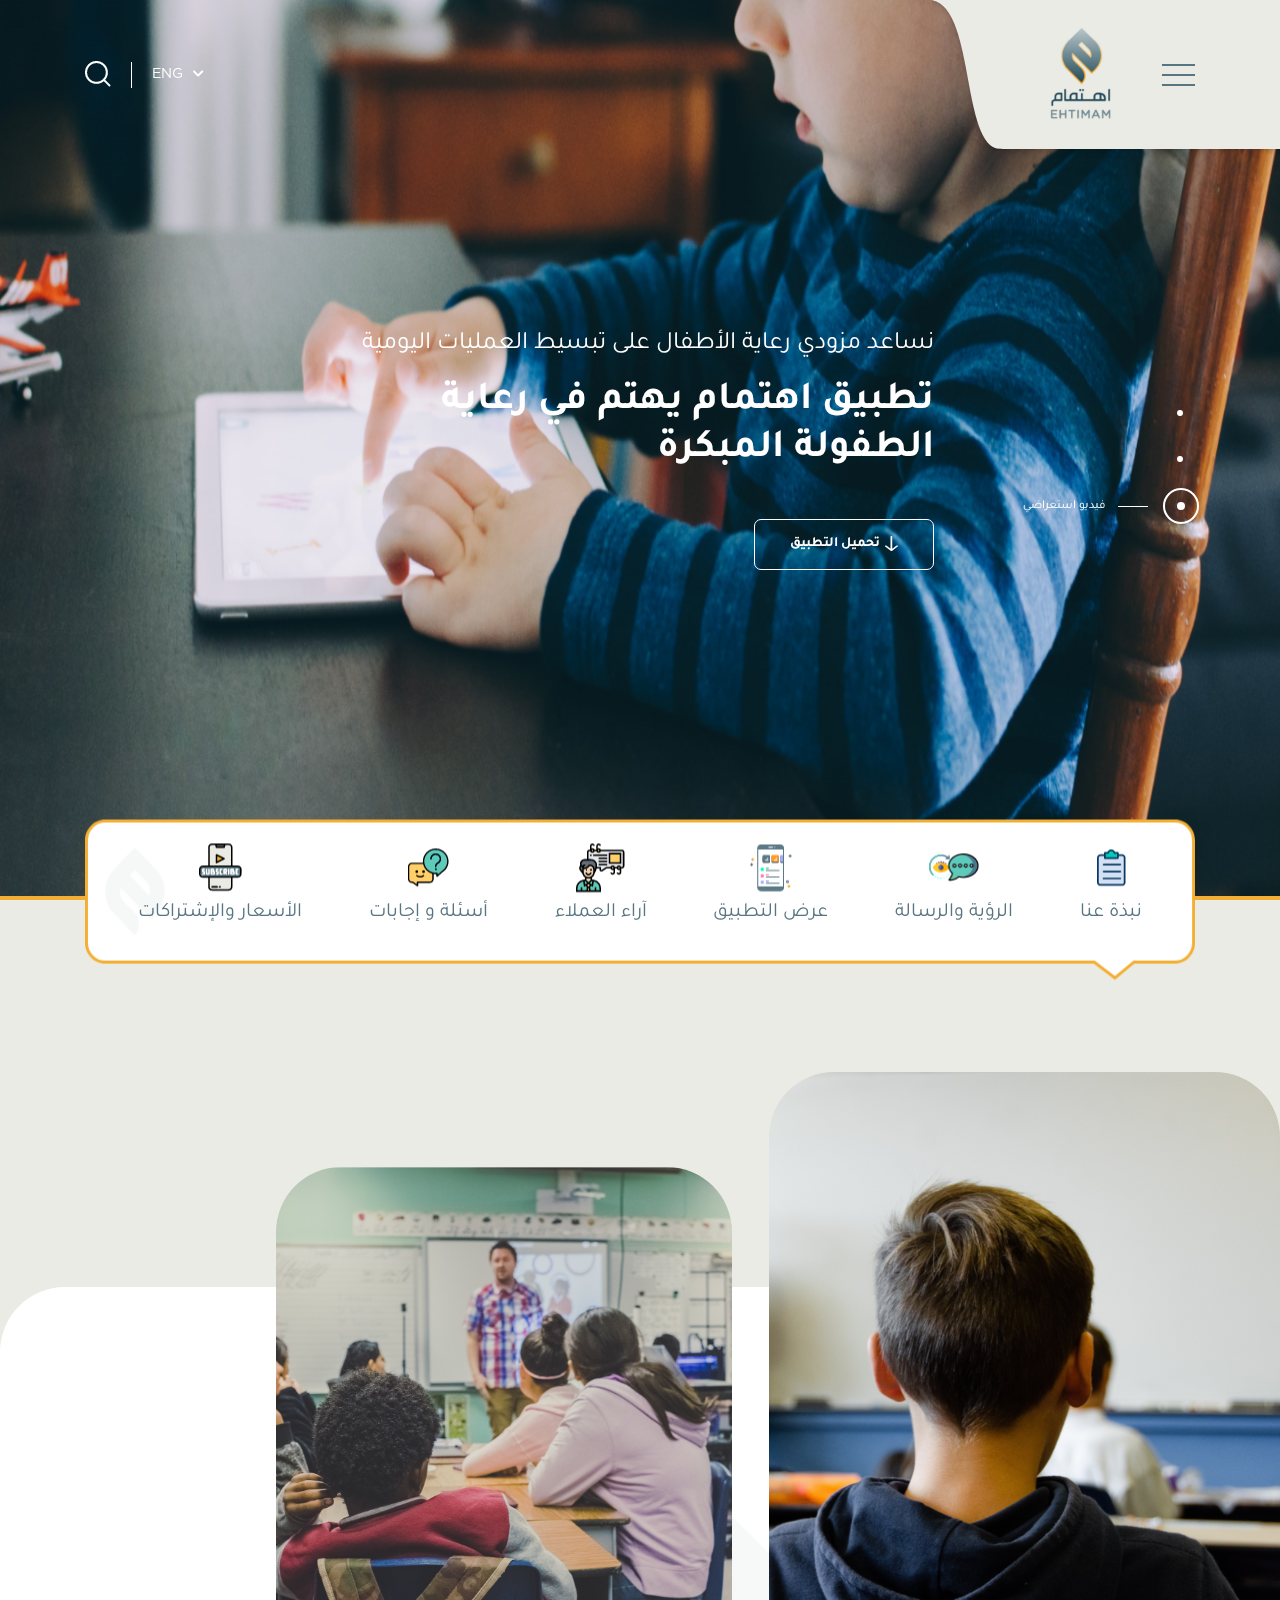
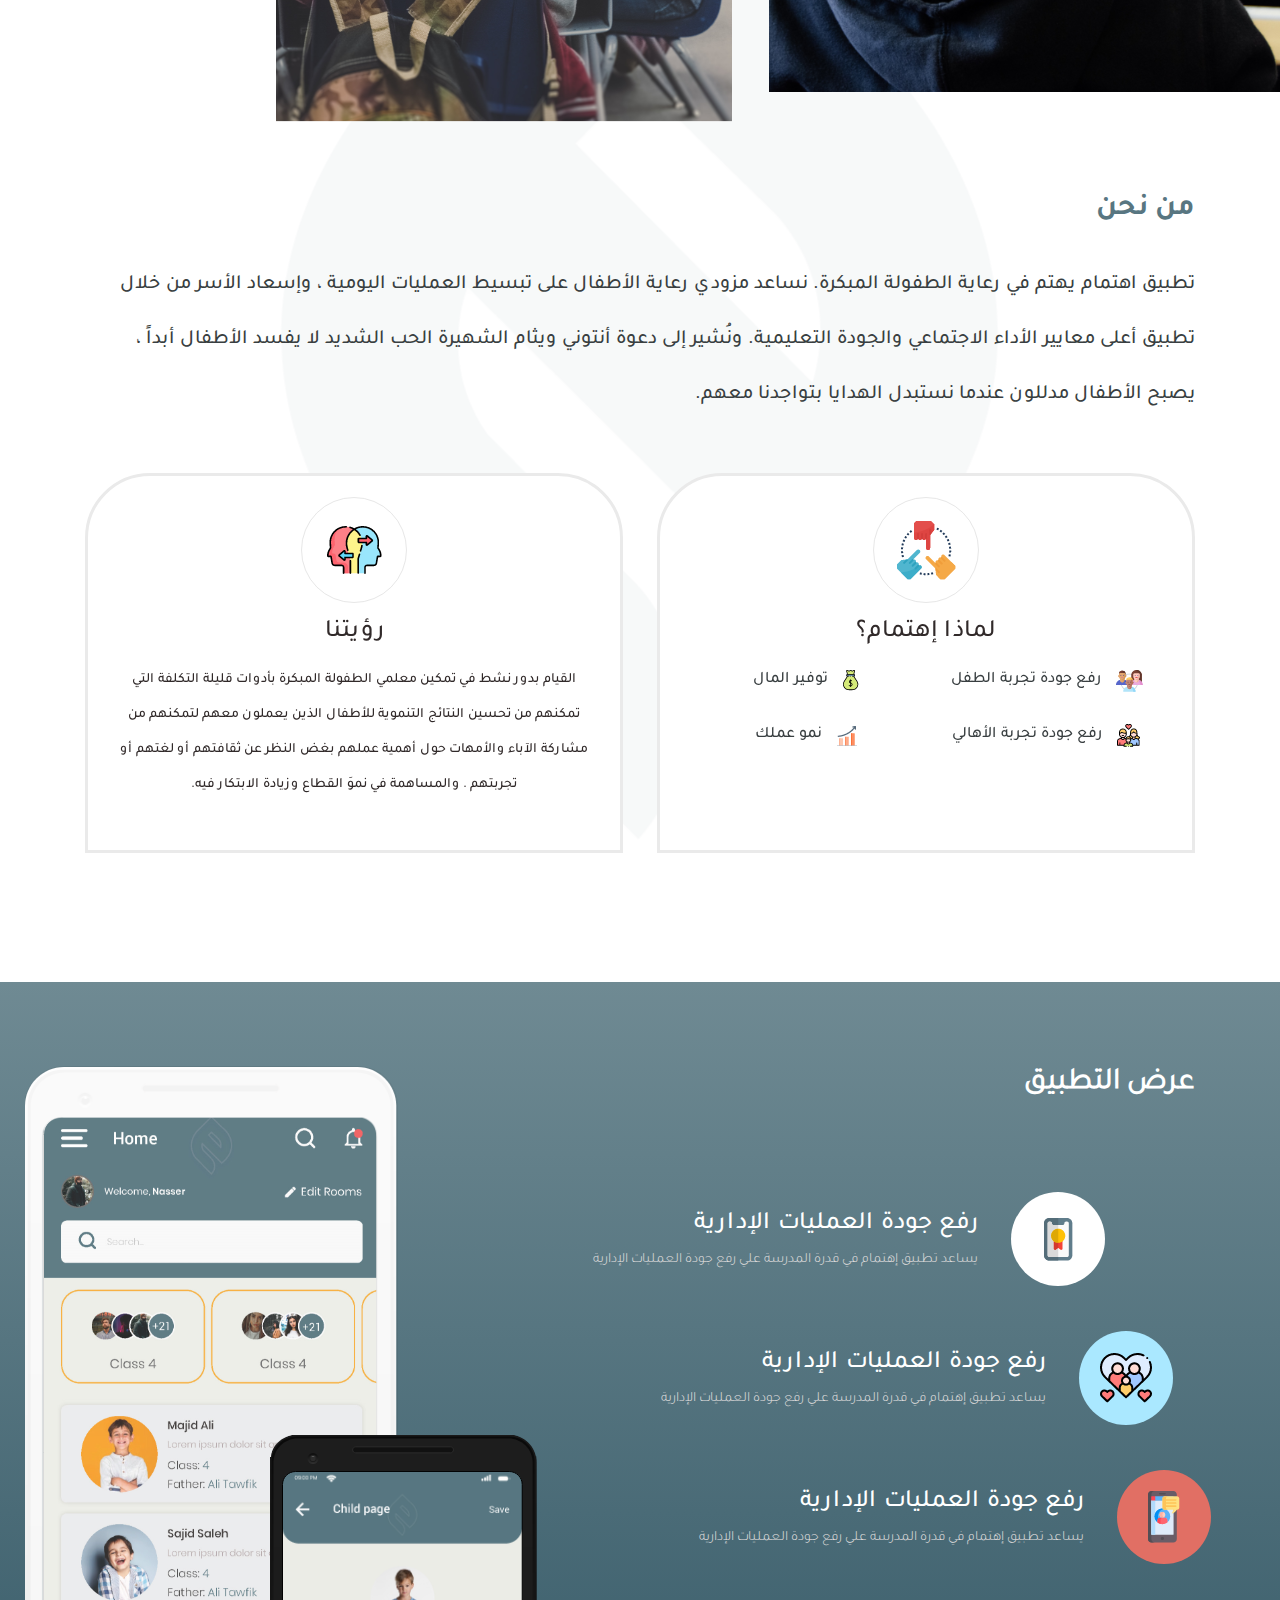
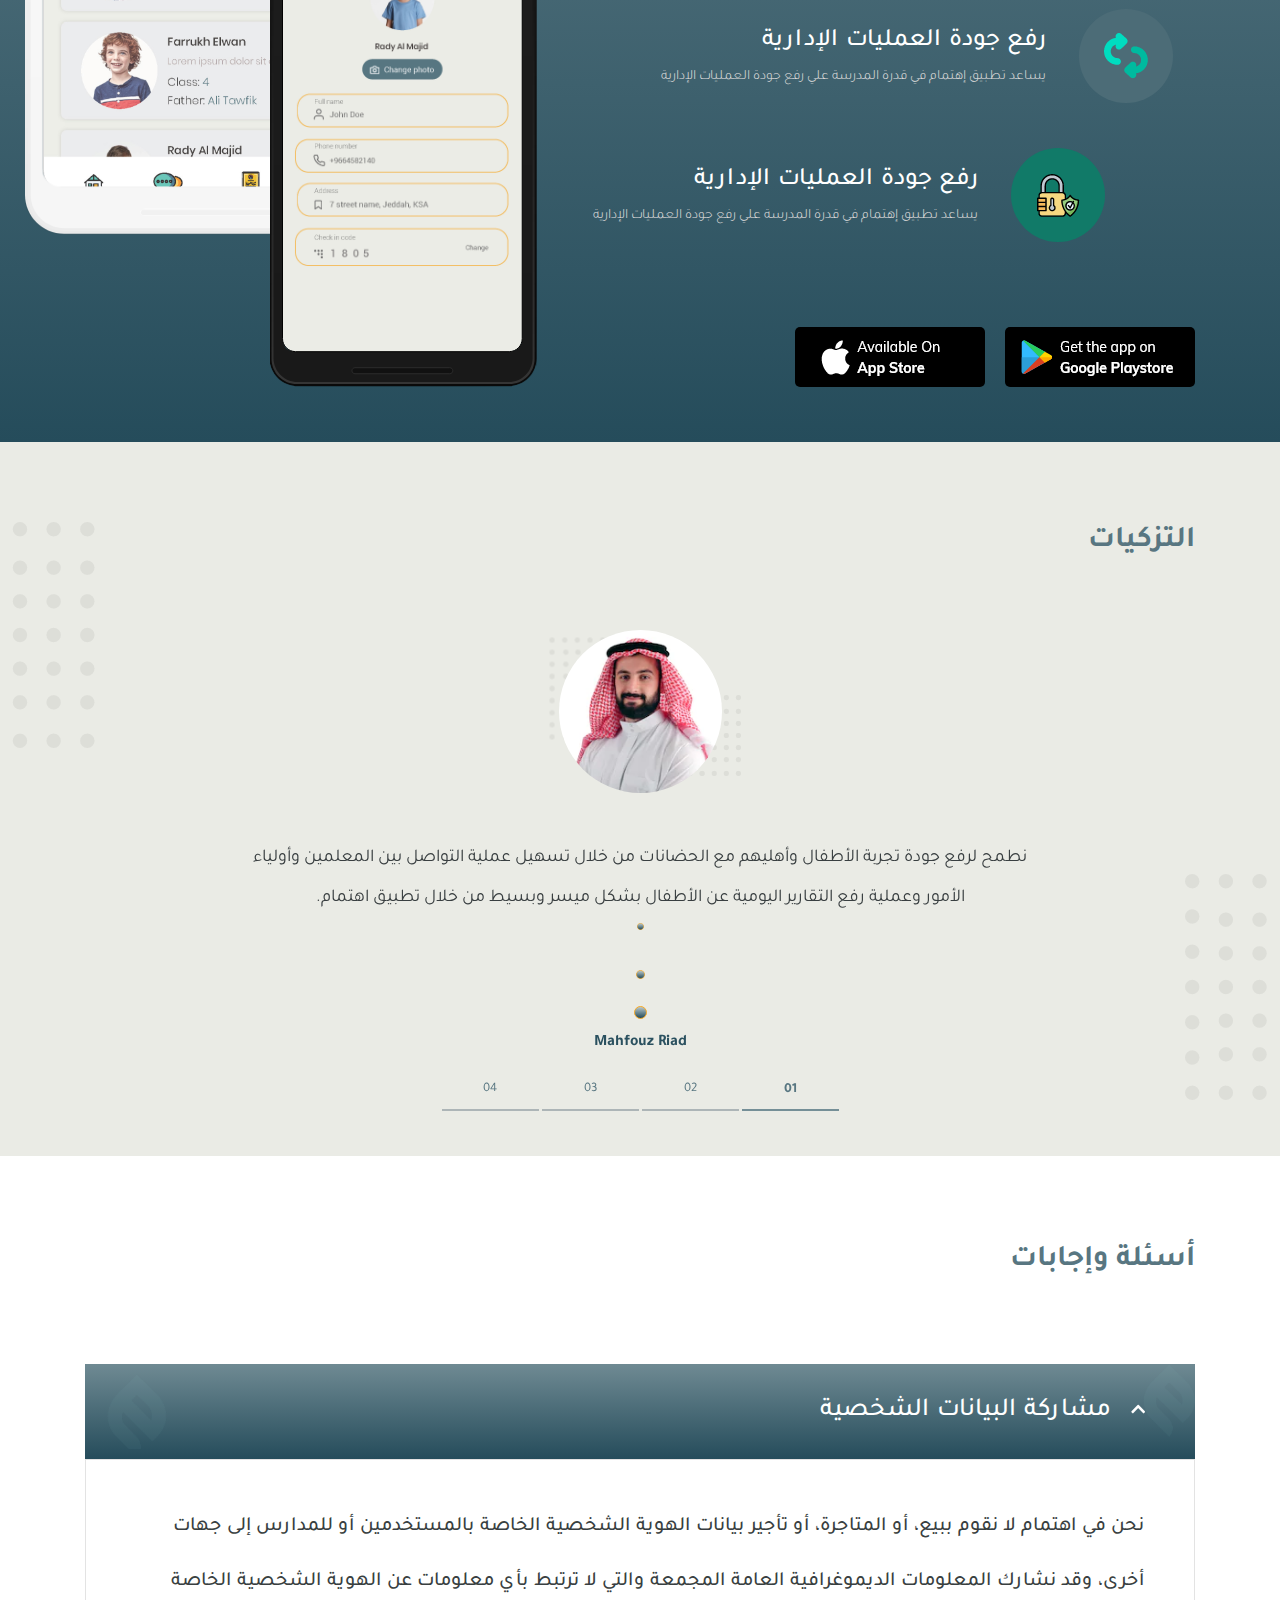
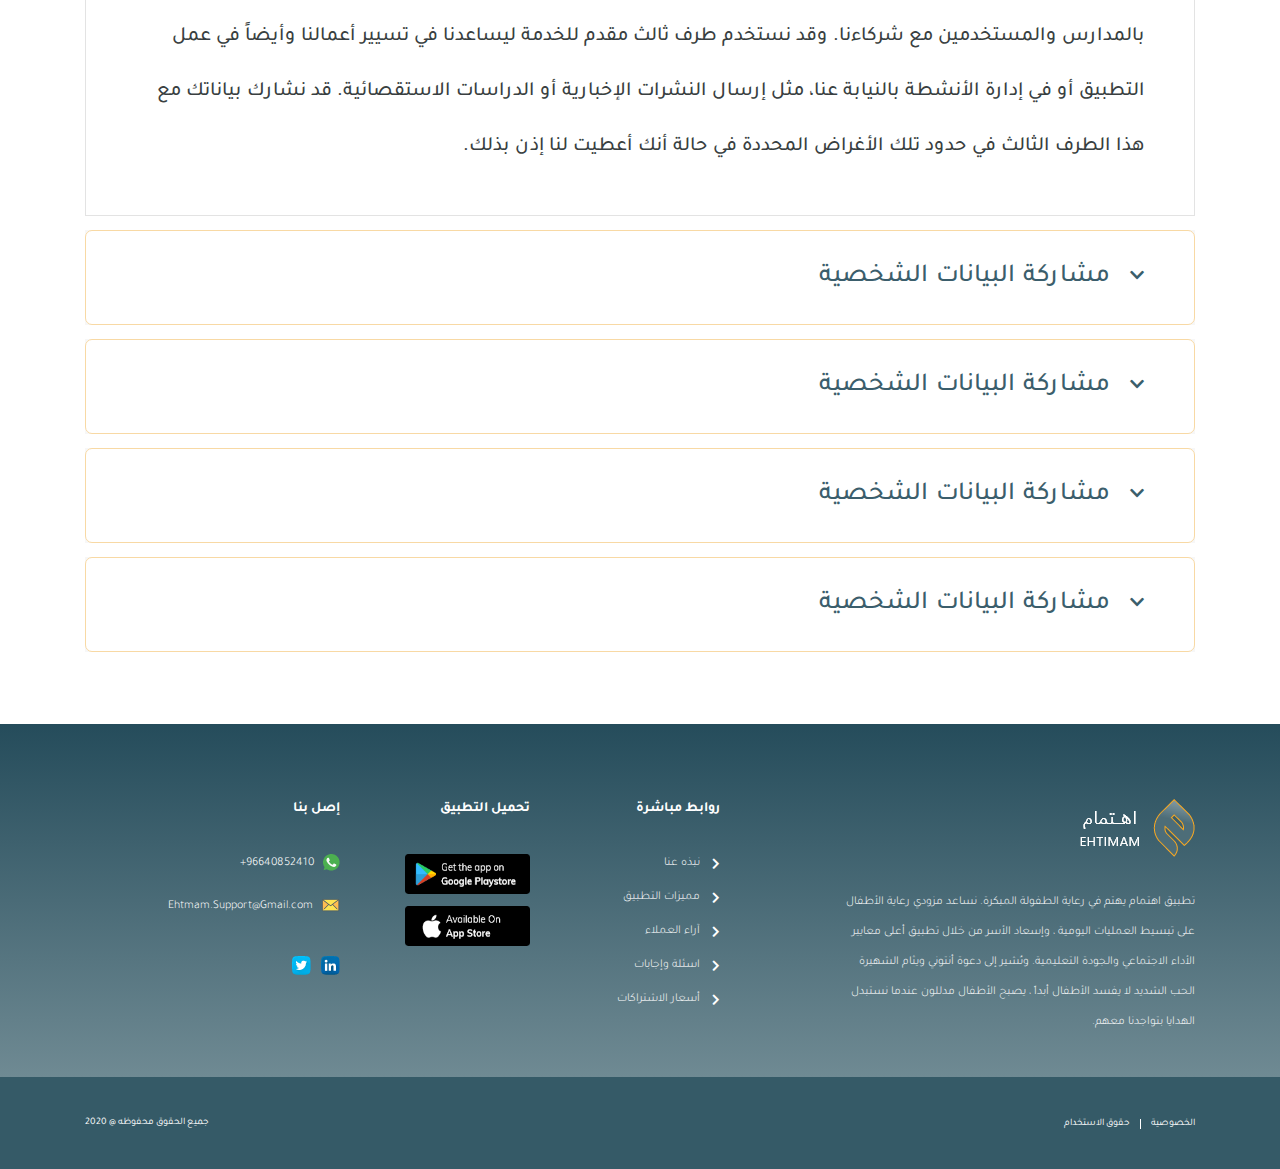
==== commit df521d2a: "Edits" ====
--- a/index.html
+++ b/index.html
@@ -234,14 +234,14 @@
           </div>
           <div class="col-lg-6 slids">
             <h2>عرض التطبيق</h2>
-            <div class="light"><img class="img-fluid light1" src="images/light1.png" alt="">
+            <div class="light"><img class="img-fluid light1" src="images/Light1.png" alt="">
               <div class="swiper-container app1">
                 <div class="swiper-wrapper">
                   <div class="swiper-slide"><img class="img-fluid" src="images/Screen.png" alt=""></div>
                 </div>
               </div>
             </div>
-            <div class="dark"><img class="img-fluid dark1" src="images/dark1.png" alt="">
+            <div class="dark"><img class="img-fluid dark1" src="images/Dark1.png" alt="">
               <div class="swiper-container app2">
                 <div class="swiper-wrapper">
                   <div class="swiper-slide"><img class="img-fluid" src="images/Screen1.png" alt=""></div>
